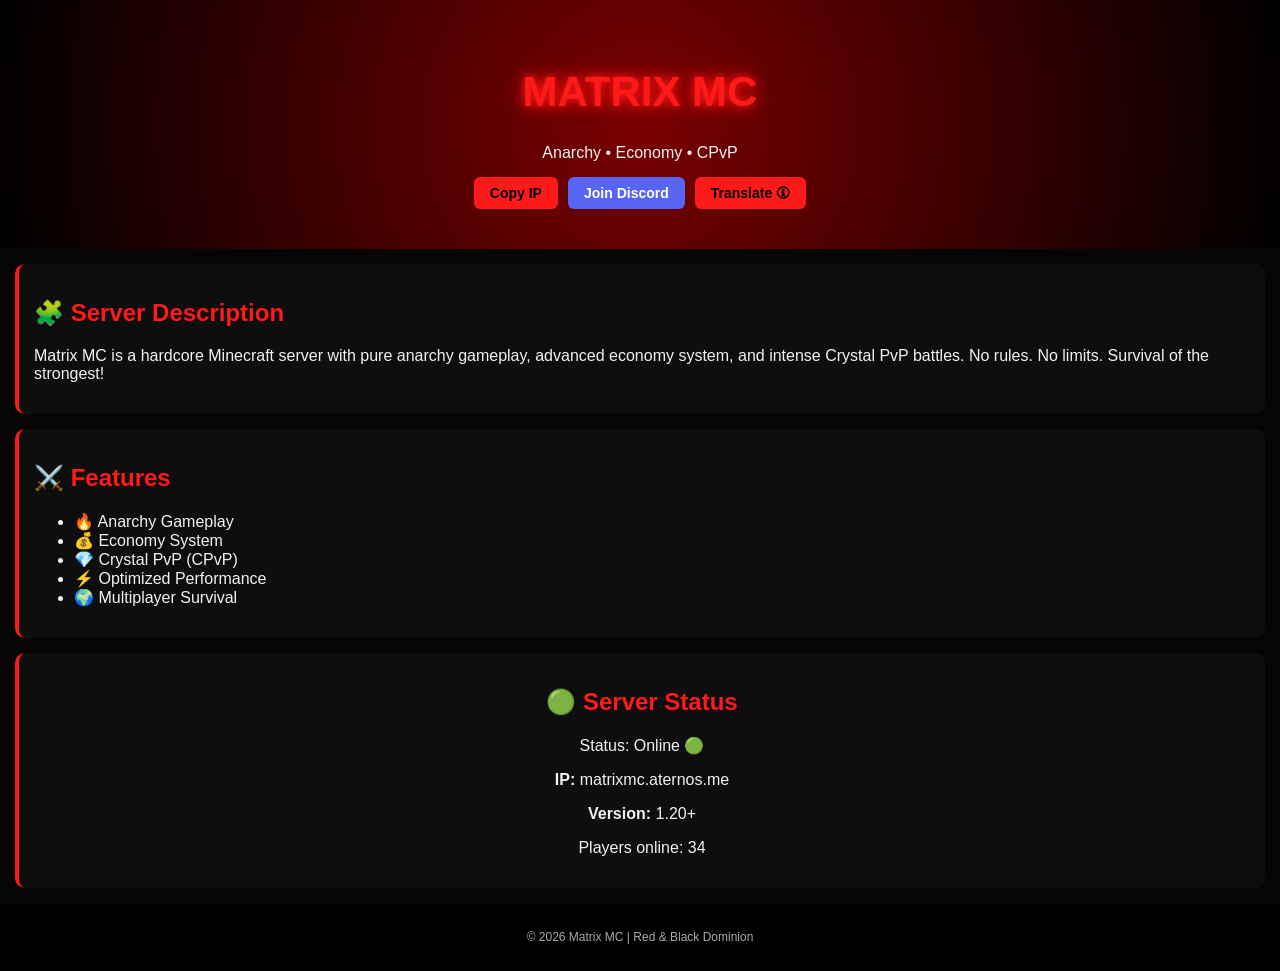
==== index.html @ bbb06203 "Add files via upload" ====
<!DOCTYPE html>
<html lang="en">
<head>
<meta charset="UTF-8">
<meta name="viewport" content="width=device-width, initial-scale=1.0">
<title>Matrix MC | Minecraft Server</title>
<link rel="stylesheet" href="style.css">
</head>
<body>

<header>
  <h1 class="glow">MATRIX MC</h1>
  <p id="description">Anarchy • Economy • CPvP</p>
  <div class="buttons">
    <button onclick="copyIP()">Copy IP</button>
    <a href="https://discord.gg/YOURDISCORD" target="_blank">
      <button class="discord">Join Discord</button>
    </a>
    <button onclick="translateText()">Translate 🛈</button>
  </div>
</header>

<main>
  <section class="card">
    <h2>🧩 <span id="descTitle">Server Description</span></h2>
    <p id="descContent">
      Matrix MC is a hardcore Minecraft server with pure anarchy gameplay, 
      advanced economy system, and intense Crystal PvP battles. 
      No rules. No limits. Survival of the strongest!
    </p>
  </section>

  <section class="card">
    <h2>⚔️ <span id="featureTitle">Features</span></h2>
    <ul id="featuresList">
      <li>🔥 Anarchy Gameplay</li>
      <li>💰 Economy System</li>
      <li>💎 Crystal PvP (CPvP)</li>
      <li>⚡ Optimized Performance</li>
      <li>🌍 Multiplayer Survival</li>
    </ul>
  </section>

  <section class="card status">
    <h2>🟢 <span id="statusTitle">Server Status</span></h2>
    <p id="statusText">Checking status...</p>
    <p><b>IP:</b> matrixmc.aternos.me</p>
    <p><b>Version:</b> 1.20+</p>
    <p id="players">Players online: 0</p>
  </section>
</main>

<footer>
<p>© 2026 Matrix MC | Red & Black Dominion</p>
</footer>

<script src="script.js"></script>
</body>
</html>
---- style.css ----
body {
  margin: 0;
  font-family: Arial, sans-serif;
  background: #050505;
  color: #f2f2f2;
}

header {
  text-align: center;
  padding: 40px 15px;
  background: radial-gradient(circle, #7a0000, #000);
}

.glow {
  font-size: 42px;
  color: #ff1a1a;
  text-shadow: 0 0 10px #ff1a1a, 0 0 20px #ff0000;
  animation: pulse 2s infinite alternate;
}

@keyframes pulse {
  from { text-shadow: 0 0 10px #ff1a1a; }
  to { text-shadow: 0 0 25px #ff0000; }
}

header p { margin: 10px 0 15px; font-size: 16px; }

.buttons {
  display: flex;
  justify-content: center;
  gap: 10px;
  flex-wrap: wrap;
  margin-top: 10px;
}

button {
  padding: 8px 16px;
  border: none;
  border-radius: 6px;
  font-weight: bold;
  cursor: pointer;
  background: #ff1a1a;
  color: #000;
  transition: 0.3s;
  font-size: 14px;
}

button:hover { background: #cc0000; transform: scale(1.05); }

.discord { background: #5865F2; color: #fff; }
.discord:hover { background: #404eed; }

main {
  padding: 15px;
  display: grid;
  gap: 15px;
}

.card {
  background: #0e0e0e;
  border-left: 4px solid #ff1a1a;
  padding: 15px;
  border-radius: 10px;
  transition: 0.3s;
}

.card:hover { transform: translateY(-5px); box-shadow: 0 0 15px #ff1a1a; }

.card h2 { color: #ff1a1a; }

.status { text-align: center; }

footer {
  text-align: center;
  padding: 15px;
  background: #000;
  color: #aaa;
  font-size: 12px;
}

/* Mobile adjustments */
@media (max-width: 600px) {
  .glow { font-size: 32px; }
  button { padding: 6px 12px; font-size: 12px; }
  main { padding: 10px; gap: 10px; }
}
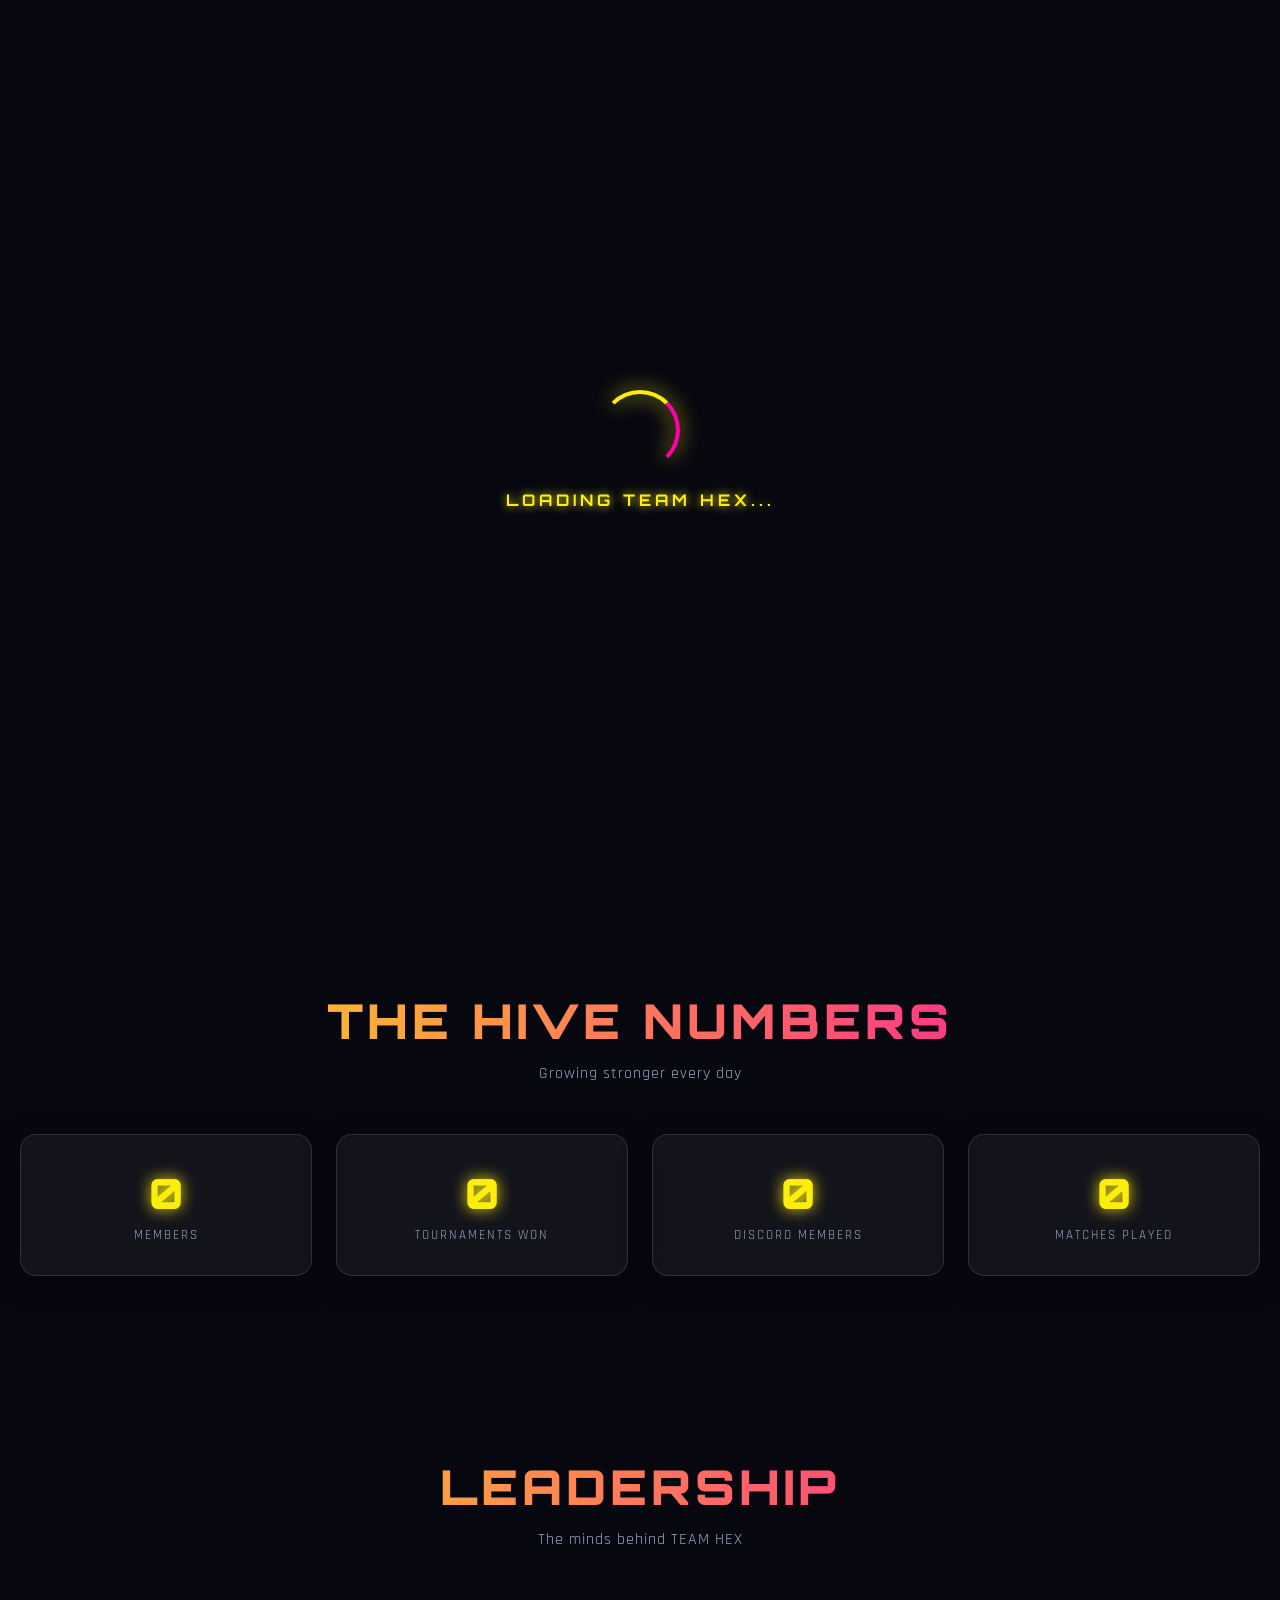
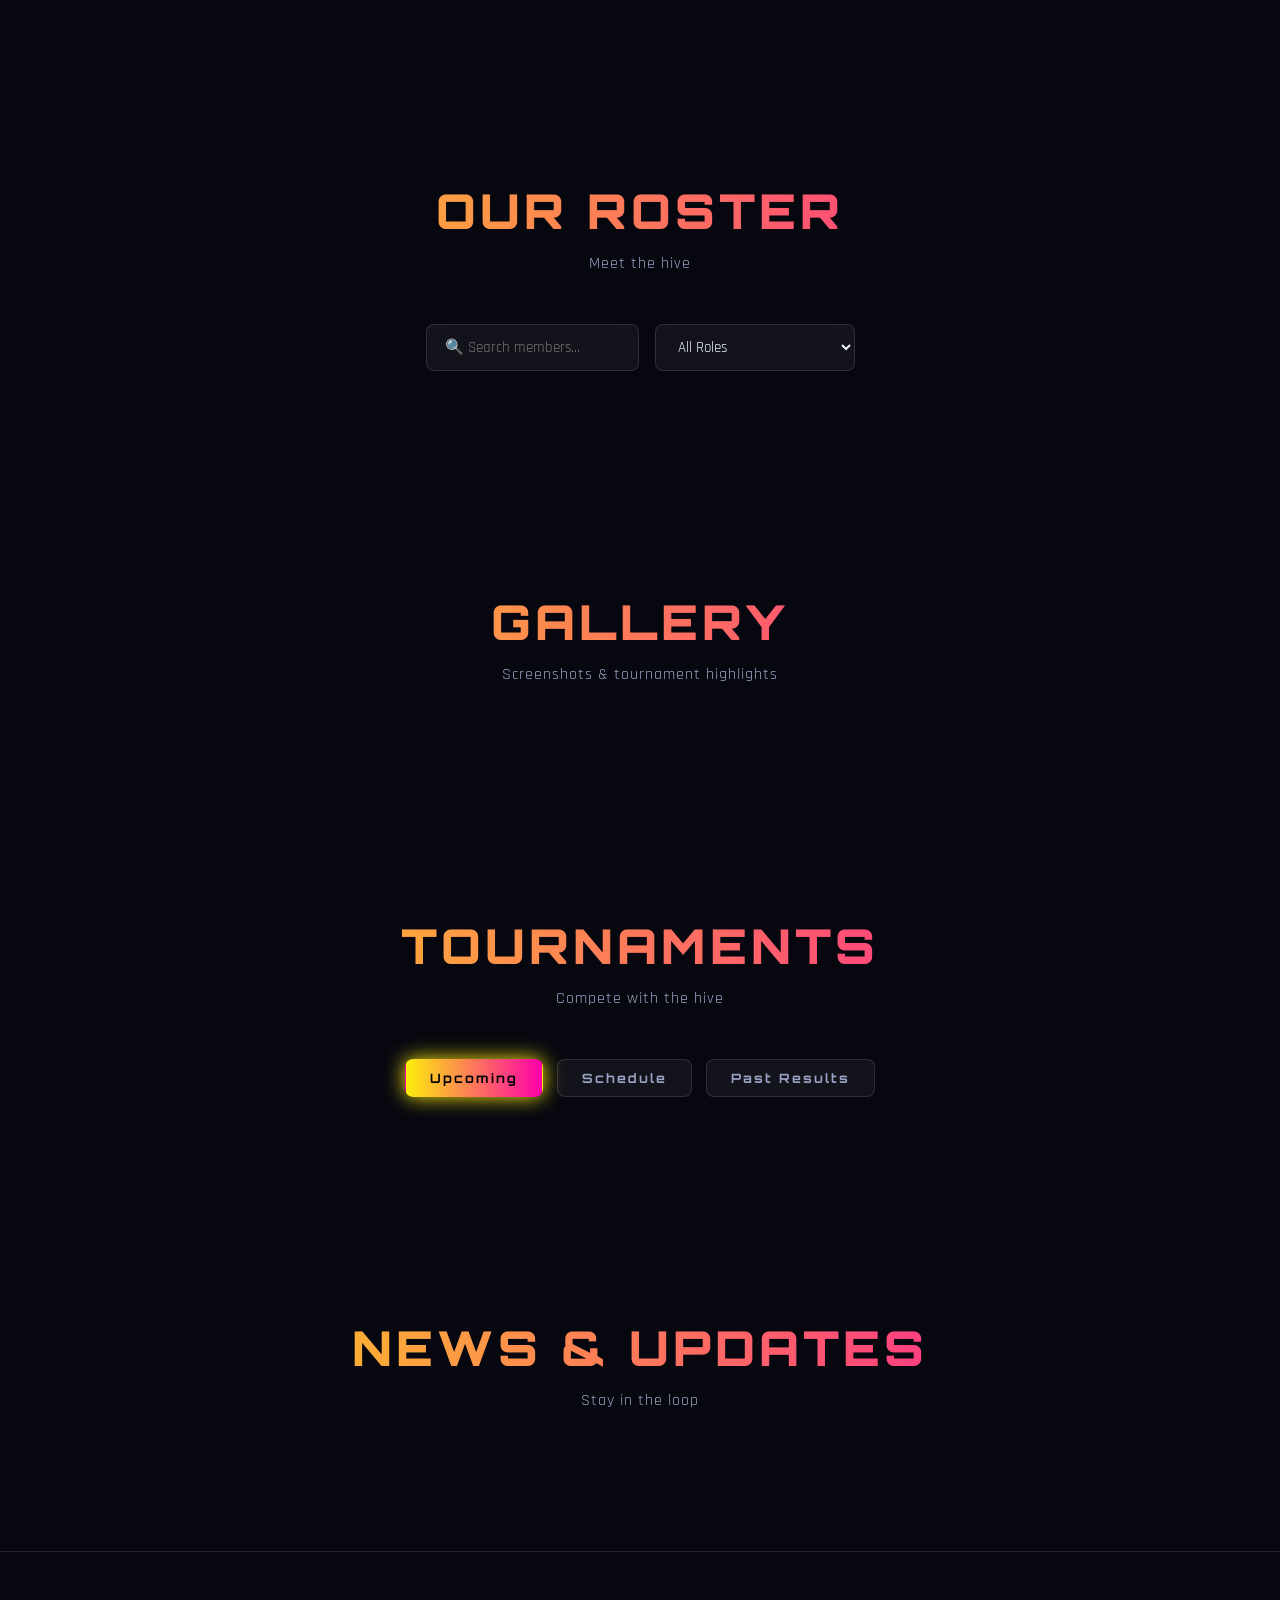
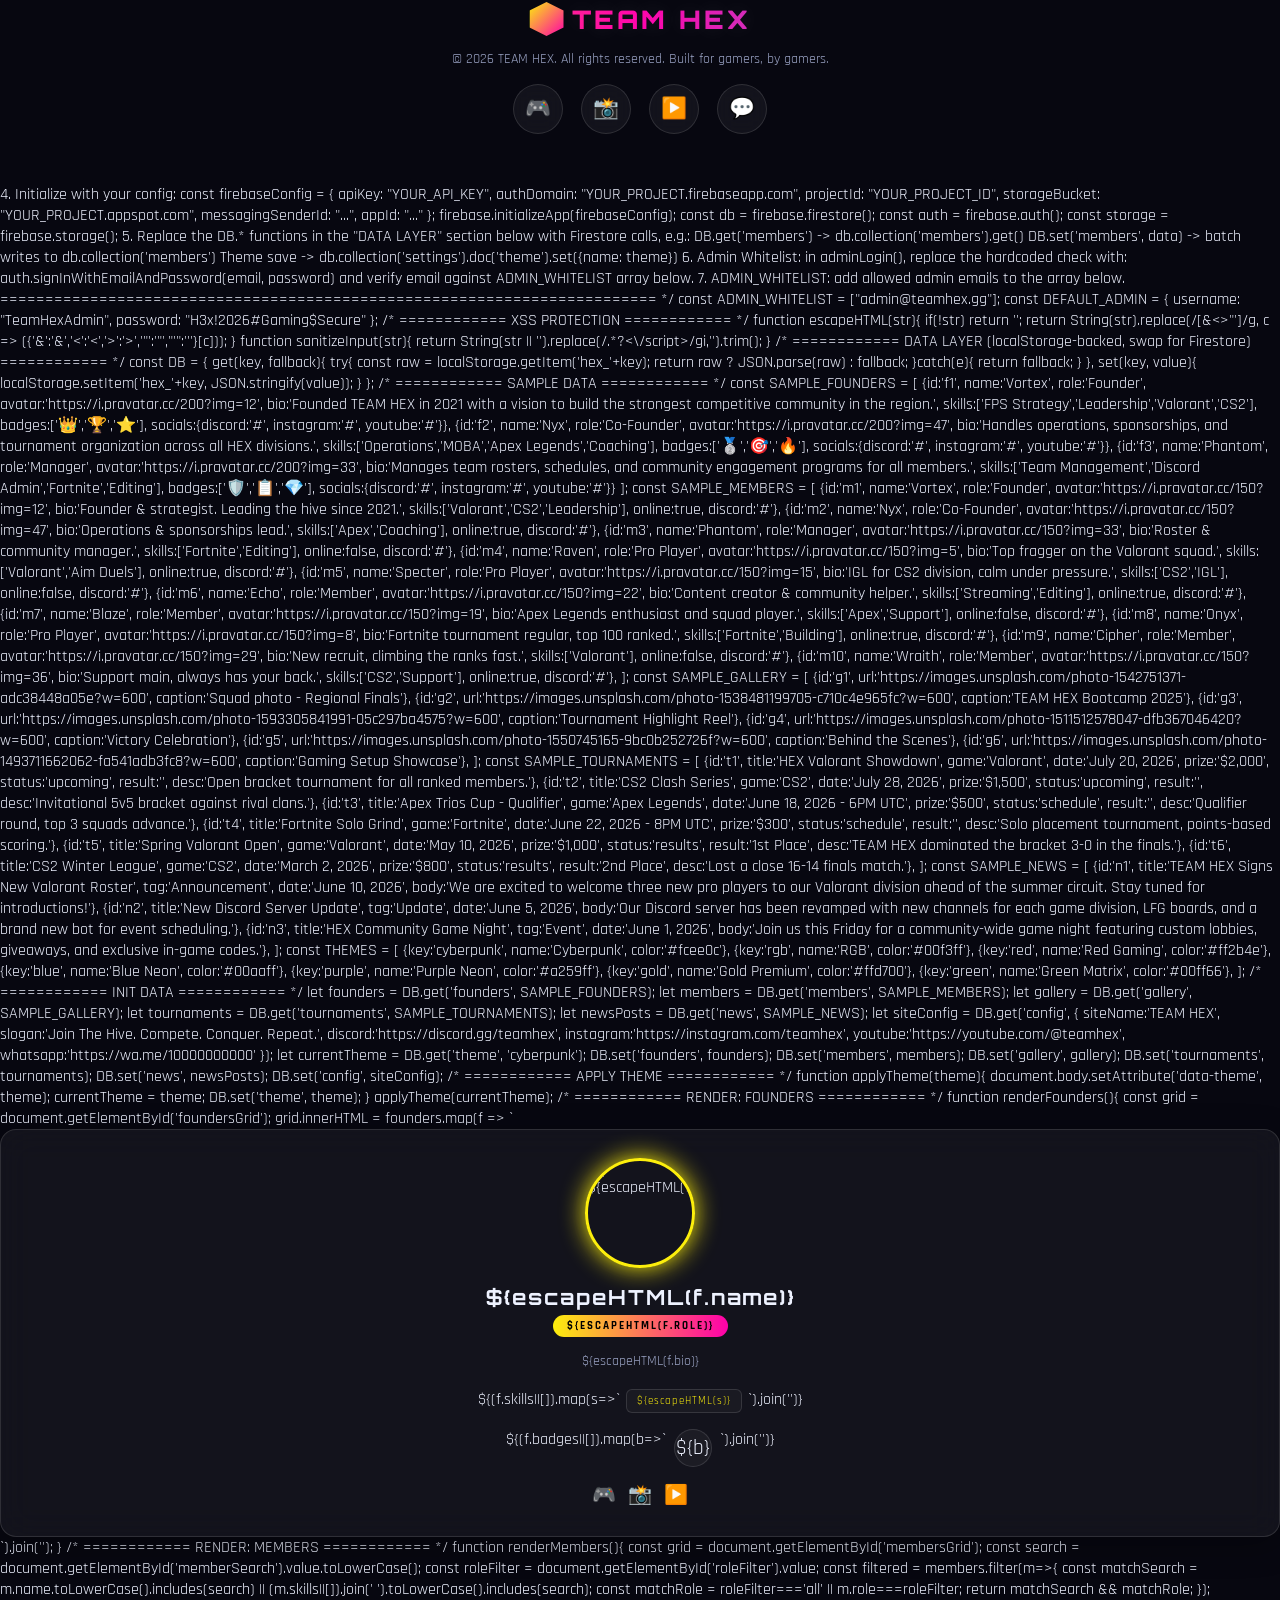
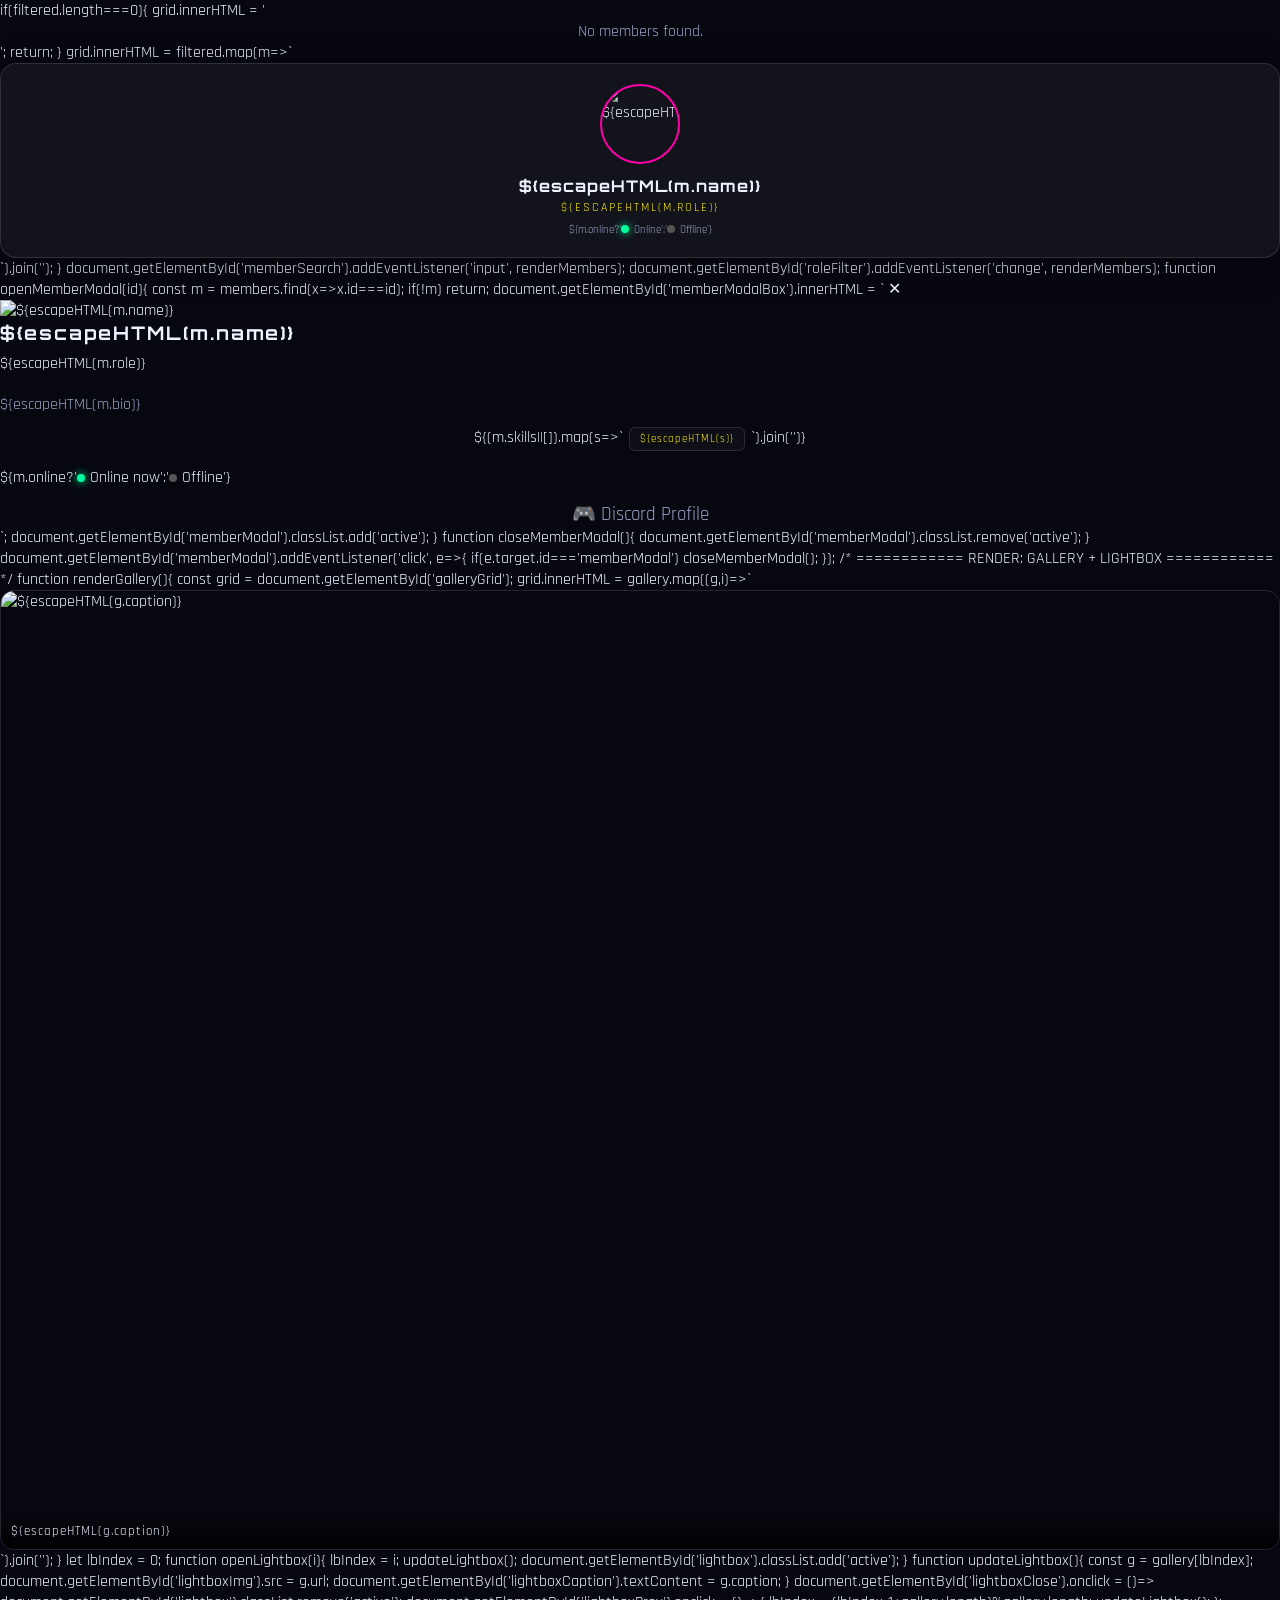
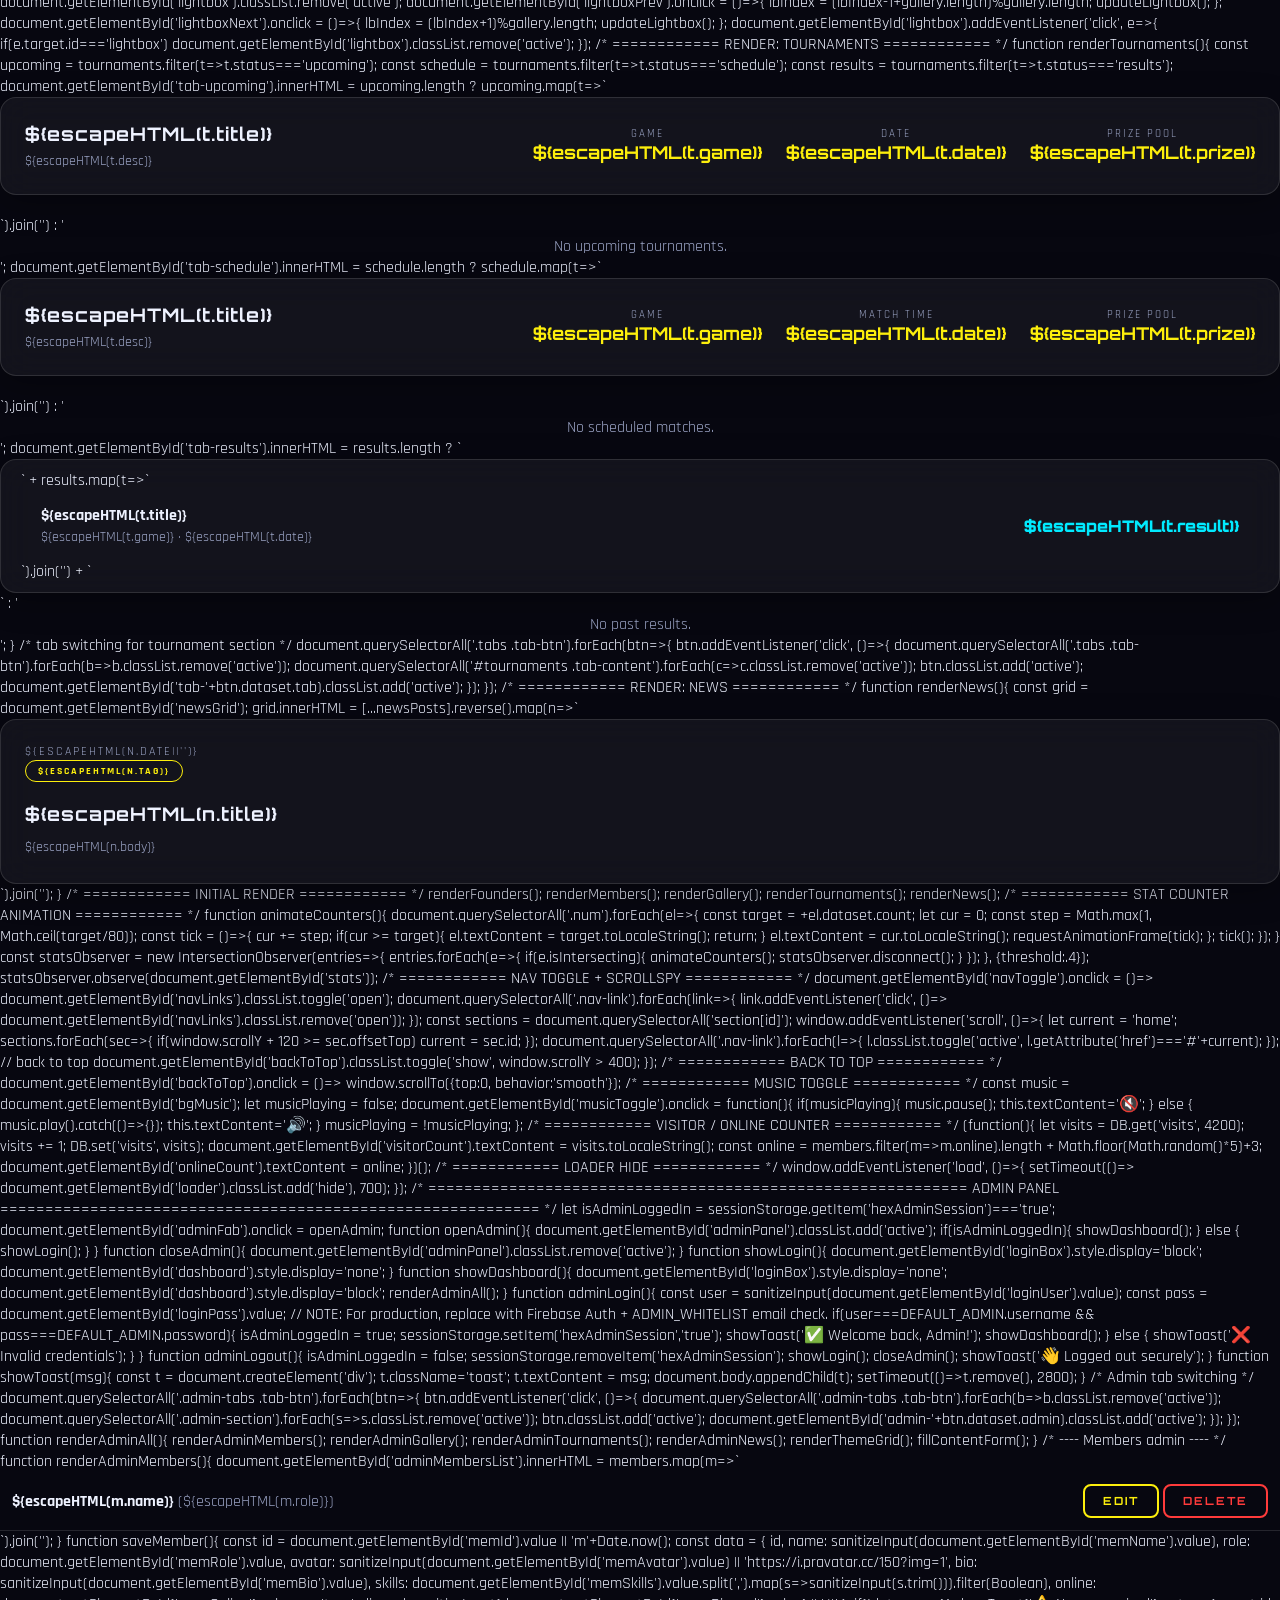
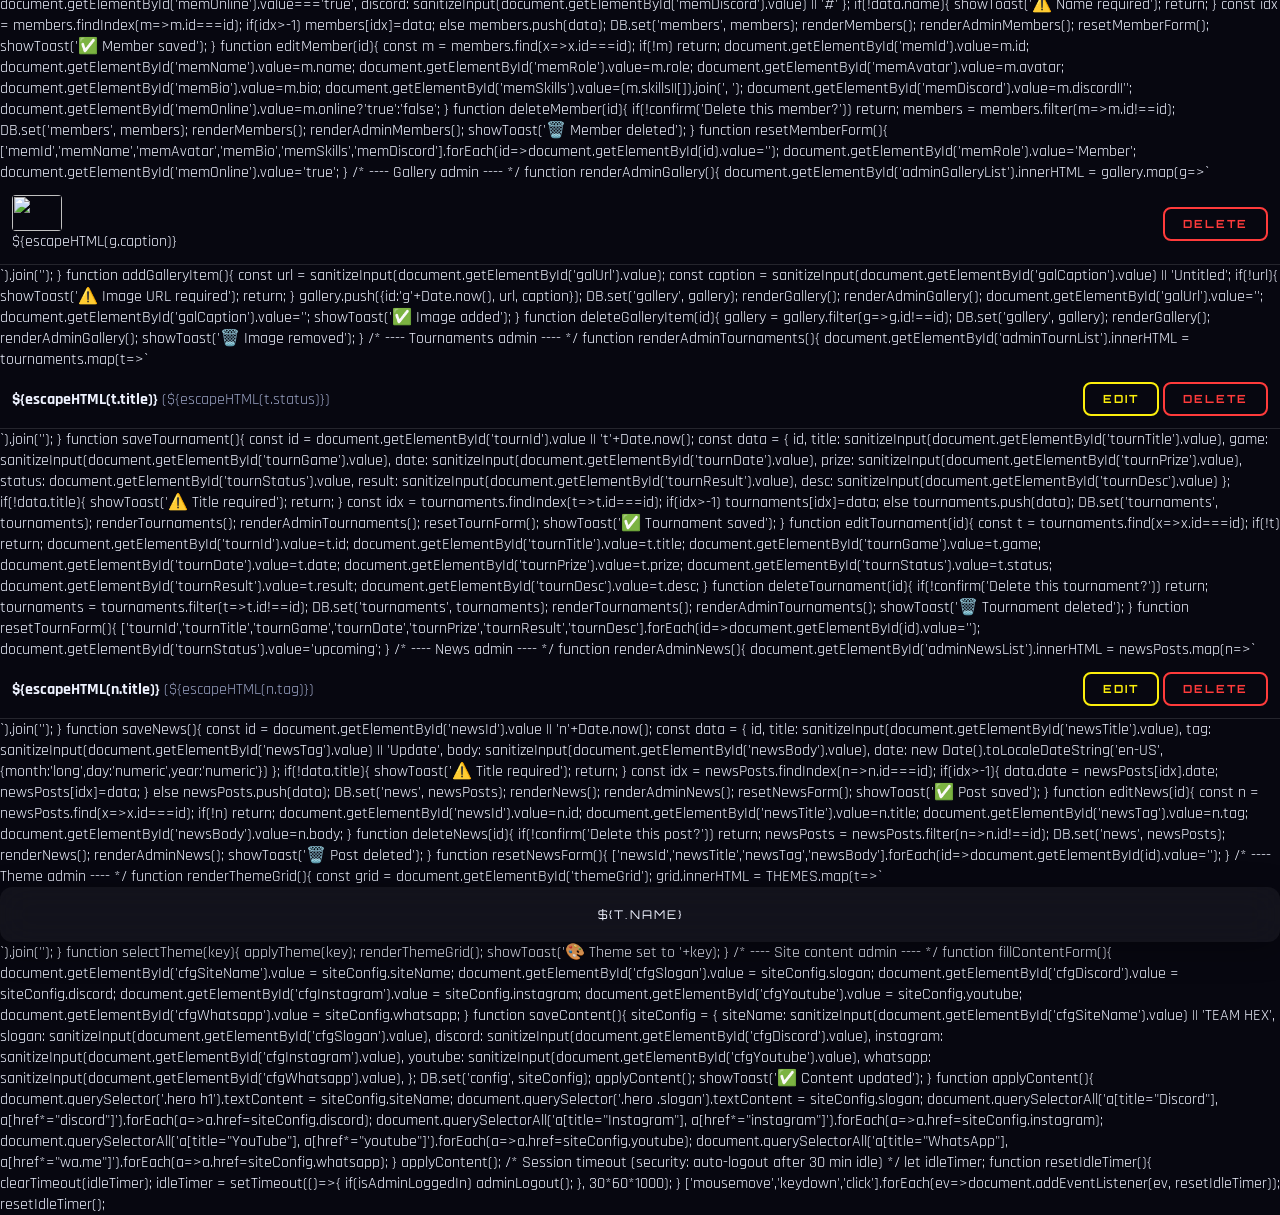
==== commit 364ca88c: "Add files via upload" ====
--- a/index.html
+++ b/index.html
@@ -3,57 +3,1354 @@
 <head>
 <meta charset="UTF-8">
 <meta name="viewport" content="width=device-width, initial-scale=1.0">
-<title>Matrix MC | Minecraft Server</title>
-<link rel="stylesheet" href="style.css">
+<title>TEAM HEX | Elite Gaming Community</title>
+<meta name="description" content="TEAM HEX - An elite gaming community. Join tournaments, meet our roster, watch highlights and stay updated with the latest news.">
+<meta name="keywords" content="TEAM HEX, gaming community, esports, tournaments, gaming clan, discord">
+<meta property="og:title" content="TEAM HEX | Elite Gaming Community">
+<meta property="og:description" content="Join the hive. Compete. Conquer. Repeat.">
+<meta property="og:type" content="website">
+<link rel="icon" href="data:image/svg+xml,<svg xmlns=%22http://www.w3.org/2000/svg%22 viewBox=%220 0 100 100%22><text y=%22.9em%22 font-size=%2290%22>⬡</text></svg>">
+<link href="https://fonts.googleapis.com/css2?family=Orbitron:wght@500;700;900&family=Rajdhani:wght@400;500;600;700&display=swap" rel="stylesheet">
+
+<style>
+/* ============ THEME VARIABLES ============ */
+:root{
+  --primary:#00f3ff;
+  --secondary:#ff00e6;
+  --accent:#7b2ff7;
+  --bg:#070710;
+  --bg2:#0d0d1a;
+  --glass:rgba(255,255,255,0.05);
+  --glass-border:rgba(255,255,255,0.12);
+  --text:#eef2ff;
+  --muted:#9aa3c4;
+  --success:#00ff9d;
+  --warn:#ffcc00;
+  --font-head:'Orbitron',sans-serif;
+  --font-body:'Rajdhani',sans-serif;
+}
+[data-theme="rgb"]{--primary:#00f3ff;--secondary:#ff00e6;--accent:#39ff14;}
+[data-theme="red"]{--primary:#ff2b4e;--secondary:#ff6b00;--accent:#ff003c;}
+[data-theme="blue"]{--primary:#00aaff;--secondary:#0044ff;--accent:#00eaff;}
+[data-theme="purple"]{--primary:#a259ff;--secondary:#ff00e6;--accent:#7b2ff7;}
+[data-theme="gold"]{--primary:#ffd700;--secondary:#ff9500;--accent:#fff1a8;}
+[data-theme="green"]{--primary:#00ff66;--secondary:#00b34a;--accent:#39ff14;}
+[data-theme="cyberpunk"]{--primary:#fcee0c;--secondary:#ff00aa;--accent:#01eaff;}
+
+*{margin:0;padding:0;box-sizing:border-box;}
+html{scroll-behavior:smooth;}
+body{
+  font-family:var(--font-body);
+  background:var(--bg);
+  color:var(--text);
+  overflow-x:hidden;
+  background-image:
+    radial-gradient(circle at 20% 20%, rgba(123,47,247,0.15), transparent 40%),
+    radial-gradient(circle at 80% 0%, rgba(0,243,255,0.1), transparent 40%),
+    radial-gradient(circle at 50% 100%, rgba(255,0,230,0.08), transparent 40%);
+  background-attachment:fixed;
+}
+h1,h2,h3,h4,.logo,.nav-link,.btn{font-family:var(--font-head);}
+a{color:inherit;text-decoration:none;}
+img{max-width:100%;display:block;}
+
+/* ============ LOADING SCREEN ============ */
+#loader{
+  position:fixed;inset:0;background:var(--bg);z-index:9999;
+  display:flex;flex-direction:column;align-items:center;justify-content:center;
+  gap:20px;transition:opacity .6s ease, visibility .6s ease;
+}
+#loader.hide{opacity:0;visibility:hidden;}
+.hex-spinner{
+  width:80px;height:80px;
+  border:4px solid transparent;
+  border-top:4px solid var(--primary);
+  border-right:4px solid var(--secondary);
+  border-radius:50%;
+  animation:spin 1s linear infinite;
+  filter:drop-shadow(0 0 10px var(--primary));
+}
+@keyframes spin{to{transform:rotate(360deg);}}
+#loader span{font-family:var(--font-head);letter-spacing:4px;color:var(--primary);font-weight:700;
+  text-shadow:0 0 10px var(--primary);animation:pulse 1.5s infinite;}
+@keyframes pulse{0%,100%{opacity:.5;}50%{opacity:1;}}
+
+/* ============ SCROLLBAR ============ */
+::-webkit-scrollbar{width:8px;}
+::-webkit-scrollbar-track{background:var(--bg2);}
+::-webkit-scrollbar-thumb{background:linear-gradient(var(--primary),var(--secondary));border-radius:4px;}
+
+/* ============ NAVBAR ============ */
+header{
+  position:fixed;top:0;left:0;right:0;z-index:1000;
+  backdrop-filter:blur(14px);
+  background:rgba(7,7,16,0.55);
+  border-bottom:1px solid var(--glass-border);
+  transition:background .3s;
+}
+nav{
+  max-width:1300px;margin:0 auto;
+  display:flex;align-items:center;justify-content:space-between;
+  padding:14px 24px;
+}
+.logo{
+  font-size:1.6rem;font-weight:900;letter-spacing:3px;
+  background:linear-gradient(90deg,var(--primary),var(--secondary),var(--accent));
+  -webkit-background-clip:text;background-clip:text;color:transparent;
+  text-shadow:0 0 20px rgba(255,255,255,0.1);
+  display:flex;align-items:center;gap:8px;
+}
+.logo .hexicon{
+  width:34px;height:34px;
+  background:linear-gradient(135deg,var(--primary),var(--secondary));
+  clip-path:polygon(50% 0%, 100% 25%, 100% 75%, 50% 100%, 0% 75%, 0% 25%);
+  box-shadow:0 0 15px var(--primary);
+  flex-shrink:0;
+}
+.nav-links{display:flex;gap:28px;align-items:center;}
+.nav-link{
+  font-weight:600;letter-spacing:1px;font-size:.85rem;
+  color:var(--muted);position:relative;padding:6px 0;
+  transition:color .25s;cursor:pointer;
+}
+.nav-link:hover, .nav-link.active{color:var(--primary);}
+.nav-link::after{
+  content:'';position:absolute;left:0;bottom:-4px;width:0;height:2px;
+  background:linear-gradient(90deg,var(--primary),var(--secondary));
+  transition:width .3s;
+}
+.nav-link:hover::after, .nav-link.active::after{width:100%;}
+.nav-toggle{display:none;background:none;border:none;color:var(--primary);font-size:1.6rem;cursor:pointer;}
+
+@media(max-width:900px){
+  .nav-links{
+    position:absolute;top:100%;left:0;right:0;background:rgba(7,7,16,0.96);
+    flex-direction:column;padding:20px;gap:18px;border-bottom:1px solid var(--glass-border);
+    transform:translateY(-150%);transition:transform .35s ease;
+  }
+  .nav-links.open{transform:translateY(0);}
+  .nav-toggle{display:block;}
+}
+
+/* ============ BUTTONS ============ */
+.btn{
+  display:inline-flex;align-items:center;justify-content:center;gap:8px;
+  padding:13px 32px;border-radius:8px;border:2px solid var(--primary);
+  background:transparent;color:var(--primary);font-weight:700;letter-spacing:2px;
+  font-size:.85rem;cursor:pointer;text-transform:uppercase;
+  transition:all .3s ease;position:relative;overflow:hidden;
+}
+.btn::before{
+  content:'';position:absolute;inset:0;background:linear-gradient(90deg,var(--primary),var(--secondary));
+  opacity:0;transition:opacity .3s;z-index:-1;
+}
+.btn:hover{color:#000;box-shadow:0 0 25px var(--primary),0 0 50px var(--secondary);transform:translateY(-2px);}
+.btn:hover::before{opacity:1;}
+.btn.small{padding:8px 18px;font-size:.7rem;}
+.btn.outline2{border-color:var(--secondary);color:var(--secondary);}
+.btn.danger{border-color:#ff3b3b;color:#ff3b3b;}
+.btn.danger:hover{box-shadow:0 0 25px #ff3b3b;}
+
+/* ============ HERO ============ */
+.hero{
+  min-height:100vh;display:flex;align-items:center;justify-content:center;text-align:center;
+  position:relative;padding:120px 20px 60px;
+}
+.hero::before{
+  content:'';position:absolute;inset:0;
+  background:
+    linear-gradient(rgba(7,7,16,.4),rgba(7,7,16,.85)),
+    repeating-linear-gradient(0deg, transparent 0 38px, rgba(0,243,255,.04) 39px 40px),
+    repeating-linear-gradient(90deg, transparent 0 38px, rgba(255,0,230,.04) 39px 40px);
+  z-index:-1;
+}
+.hero-inner{max-width:800px;}
+.hero h1{
+  font-size:clamp(3rem,10vw,6rem);font-weight:900;letter-spacing:8px;
+  background:linear-gradient(90deg,var(--primary),var(--secondary),var(--accent),var(--primary));
+  background-size:300% auto;
+  -webkit-background-clip:text;background-clip:text;color:transparent;
+  animation:shine 6s linear infinite;
+  text-shadow:0 0 40px rgba(123,47,247,.3);
+}
+@keyframes shine{to{background-position:300% center;}}
+.hero p.slogan{
+  margin:18px 0 36px;font-size:clamp(1rem,2.5vw,1.4rem);
+  color:var(--muted);letter-spacing:3px;text-transform:uppercase;font-weight:600;
+}
+.hero-buttons{display:flex;gap:18px;justify-content:center;flex-wrap:wrap;margin-bottom:40px;}
+.social-row{display:flex;gap:18px;justify-content:center;flex-wrap:wrap;}
+.social-icon{
+  width:50px;height:50px;border-radius:50%;display:flex;align-items:center;justify-content:center;
+  background:var(--glass);border:1px solid var(--glass-border);backdrop-filter:blur(10px);
+  font-size:1.3rem;transition:all .3s;
+}
+.social-icon:hover{transform:translateY(-5px) scale(1.1);box-shadow:0 0 20px var(--primary);border-color:var(--primary);color:var(--primary);}
+
+/* ============ SECTION GENERIC ============ */
+section{padding:90px 20px;max-width:1300px;margin:0 auto;}
+.section-title{
+  text-align:center;font-size:clamp(2rem,5vw,3rem);font-weight:900;letter-spacing:4px;
+  margin-bottom:12px;text-transform:uppercase;
+  background:linear-gradient(90deg,var(--primary),var(--secondary));
+  -webkit-background-clip:text;background-clip:text;color:transparent;
+}
+.section-sub{text-align:center;color:var(--muted);margin-bottom:50px;font-size:1rem;letter-spacing:1px;}
+
+/* ============ GLASS CARD ============ */
+.glass{
+  background:var(--glass);border:1px solid var(--glass-border);
+  border-radius:16px;backdrop-filter:blur(16px);
+  box-shadow:0 8px 32px rgba(0,0,0,0.3);
+  transition:transform .35s, box-shadow .35s, border-color .35s;
+}
+.glass:hover{transform:translateY(-6px);box-shadow:0 15px 40px rgba(0,0,0,.4),0 0 30px rgba(0,243,255,.15);border-color:var(--primary);}
+
+/* ============ STATS ============ */
+.stats-grid{display:grid;grid-template-columns:repeat(auto-fit,minmax(180px,1fr));gap:24px;}
+.stat-card{padding:32px 20px;text-align:center;}
+.stat-card .num{
+  font-family:var(--font-head);font-size:2.6rem;font-weight:900;
+  color:var(--primary);text-shadow:0 0 15px var(--primary);
+}
+.stat-card .label{margin-top:8px;color:var(--muted);letter-spacing:2px;font-size:.8rem;text-transform:uppercase;}
+
+/* ============ FOUNDERS ============ */
+.founders-grid{display:grid;grid-template-columns:repeat(auto-fit,minmax(280px,1fr));gap:30px;}
+.founder-card{padding:28px;text-align:center;position:relative;overflow:hidden;}
+.founder-card .avatar{
+  width:110px;height:110px;border-radius:50%;margin:0 auto 16px;object-fit:cover;
+  border:3px solid var(--primary);box-shadow:0 0 25px var(--primary);
+}
+.founder-card h3{font-size:1.3rem;letter-spacing:2px;margin-bottom:4px;}
+.founder-card .role{
+  display:inline-block;padding:4px 14px;border-radius:20px;font-size:.7rem;
+  letter-spacing:2px;text-transform:uppercase;font-weight:700;
+  background:linear-gradient(90deg,var(--primary),var(--secondary));color:#000;margin-bottom:14px;
+}
+.founder-card .bio{color:var(--muted);font-size:.9rem;margin-bottom:16px;line-height:1.5;}
+.skill-tags{display:flex;flex-wrap:wrap;gap:6px;justify-content:center;margin-bottom:16px;}
+.skill-tag{
+  font-size:.7rem;padding:4px 10px;border-radius:6px;border:1px solid var(--glass-border);
+  color:var(--primary);background:rgba(255,255,255,.03);letter-spacing:1px;
+}
+.badges{display:flex;gap:8px;justify-content:center;margin-bottom:16px;flex-wrap:wrap;}
+.badge{
+  font-size:1.3rem;width:38px;height:38px;border-radius:50%;display:flex;align-items:center;justify-content:center;
+  background:rgba(255,255,255,.04);border:1px solid var(--glass-border);
+}
+.card-socials{display:flex;gap:12px;justify-content:center;}
+.card-socials a{color:var(--muted);font-size:1.2rem;transition:color .25s;}
+.card-socials a:hover{color:var(--primary);}
+
+/* ============ MEMBERS ============ */
+.members-controls{
+  display:flex;gap:16px;flex-wrap:wrap;justify-content:center;margin-bottom:40px;
+}
+.members-controls input, .members-controls select{
+  padding:12px 18px;border-radius:8px;border:1px solid var(--glass-border);
+  background:var(--glass);color:var(--text);font-family:var(--font-body);font-size:.95rem;
+  backdrop-filter:blur(10px);min-width:200px;
+}
+.members-controls input:focus, .members-controls select:focus{outline:2px solid var(--primary);}
+.members-grid{display:grid;grid-template-columns:repeat(auto-fill,minmax(220px,1fr));gap:22px;}
+.member-card{padding:20px;text-align:center;cursor:pointer;}
+.member-card img{
+  width:80px;height:80px;border-radius:50%;margin:0 auto 12px;object-fit:cover;
+  border:2px solid var(--secondary);
+}
+.member-card h4{font-size:1rem;letter-spacing:1px;}
+.member-card .mrole{color:var(--primary);font-size:.75rem;letter-spacing:2px;text-transform:uppercase;margin-top:4px;}
+.member-card .mstatus{font-size:.7rem;margin-top:8px;color:var(--muted);}
+.online-dot{display:inline-block;width:8px;height:8px;border-radius:50%;background:var(--success);box-shadow:0 0 8px var(--success);margin-right:5px;}
+.offline-dot{display:inline-block;width:8px;height:8px;border-radius:50%;background:#555;margin-right:5px;}
+
+/* ============ GALLERY ============ */
+.gallery-grid{display:grid;grid-template-columns:repeat(auto-fill,minmax(220px,1fr));gap:18px;}
+.gallery-item{
+  border-radius:14px;overflow:hidden;aspect-ratio:4/3;position:relative;cursor:pointer;
+  border:1px solid var(--glass-border);
+}
+.gallery-item img{width:100%;height:100%;object-fit:cover;transition:transform .4s;}
+.gallery-item:hover img{transform:scale(1.1);}
+.gallery-item .tag{
+  position:absolute;bottom:0;left:0;right:0;padding:10px;
+  background:linear-gradient(transparent,rgba(0,0,0,.85));font-size:.8rem;letter-spacing:1px;
+}
+
+/* lightbox */
+.lightbox{
+  position:fixed;inset:0;background:rgba(0,0,0,.92);z-index:3000;
+  display:none;align-items:center;justify-content:center;flex-direction:column;padding:20px;
+}
+.lightbox.active{display:flex;}
+.lightbox img{max-width:90vw;max-height:80vh;border-radius:12px;box-shadow:0 0 40px var(--primary);}
+.lightbox .caption{margin-top:14px;color:var(--muted);letter-spacing:2px;}
+.lightbox-close{position:absolute;top:20px;right:30px;font-size:2rem;color:var(--text);cursor:pointer;}
+.lightbox-nav{position:absolute;top:50%;transform:translateY(-50%);font-size:2.5rem;color:var(--text);cursor:pointer;padding:10px;user-select:none;}
+.lightbox-nav.prev{left:20px;}.lightbox-nav.next{right:20px;}
+
+/* ============ TOURNAMENTS ============ */
+.tabs{display:flex;gap:14px;justify-content:center;margin-bottom:40px;flex-wrap:wrap;}
+.tab-btn{
+  padding:10px 24px;border-radius:8px;border:1px solid var(--glass-border);background:var(--glass);
+  color:var(--muted);cursor:pointer;font-weight:700;letter-spacing:2px;font-size:.8rem;transition:.3s;
+  font-family:var(--font-head);
+}
+.tab-btn.active{color:#000;background:linear-gradient(90deg,var(--primary),var(--secondary));border-color:transparent;box-shadow:0 0 20px var(--primary);}
+.tab-content{display:none;}
+.tab-content.active{display:block;}
+.tourney-card{padding:24px;margin-bottom:20px;display:flex;flex-wrap:wrap;gap:20px;align-items:center;justify-content:space-between;}
+.tourney-info h3{letter-spacing:1px;margin-bottom:6px;}
+.tourney-info p{color:var(--muted);font-size:.9rem;}
+.tourney-meta{display:flex;gap:24px;flex-wrap:wrap;text-align:center;}
+.tourney-meta div span{display:block;font-size:.7rem;color:var(--muted);letter-spacing:2px;text-transform:uppercase;}
+.tourney-meta div strong{font-size:1.1rem;color:var(--primary);font-family:var(--font-head);}
+.result-row{display:flex;justify-content:space-between;align-items:center;padding:14px 20px;border-bottom:1px solid var(--glass-border);flex-wrap:wrap;gap:10px;}
+.result-row:last-child{border-bottom:none;}
+.placement{font-family:var(--font-head);font-weight:900;color:var(--accent);}
+
+/* ============ NEWS ============ */
+.news-grid{display:grid;grid-template-columns:repeat(auto-fit,minmax(300px,1fr));gap:24px;}
+.news-card{padding:24px;}
+.news-card .date{color:var(--muted);font-size:.75rem;letter-spacing:2px;text-transform:uppercase;}
+.news-card h3{margin:10px 0;letter-spacing:1px;}
+.news-card .tagpill{
+  display:inline-block;padding:3px 12px;border-radius:20px;font-size:.65rem;font-weight:700;
+  letter-spacing:2px;text-transform:uppercase;border:1px solid var(--primary);color:var(--primary);margin-bottom:10px;
+}
+.news-card p.body{color:var(--muted);font-size:.9rem;line-height:1.6;}
+
+/* ============ MODAL (member profile) ============ */
+.modal-overlay{
+  position:fixed;inset:0;background:rgba(0,0,0,.7);z-index:2500;
+  display:none;align-items:center;justify-content:center;padding:20px;backdrop-filter:blur(6px);
+}
+.modal-overlay.active{display:flex;}
+.modal-box{
+  background:var(--bg2);border:1px solid var(--glass-border);border-radius:18px;
+  max-width:480px;width:100%;padding:34px;position:relative;
+  box-shadow:0 0 50px rgba(0,0,0,.6);text-align:center;max-height:90vh;overflow:auto;
+}
+.modal-box .close{position:absolute;top:14px;right:18px;font-size:1.6rem;cursor:pointer;color:var(--muted);}
+.modal-box img{width:100px;height:100px;border-radius:50%;margin:0 auto 14px;object-fit:cover;border:3px solid var(--primary);box-shadow:0 0 20px var(--primary);}
+
+/* ============ FOOTER ============ */
+footer{padding:50px 20px;text-align:center;border-top:1px solid var(--glass-border);color:var(--muted);font-size:.85rem;}
+footer .logo{justify-content:center;margin-bottom:14px;}
+
+/* ============ FLOATING CONTROLS ============ */
+.float-btn{
+  position:fixed;width:48px;height:48px;border-radius:50%;
+  background:var(--glass);border:1px solid var(--glass-border);backdrop-filter:blur(10px);
+  display:flex;align-items:center;justify-content:center;cursor:pointer;font-size:1.3rem;
+  color:var(--primary);z-index:900;transition:.3s;box-shadow:0 0 15px rgba(0,0,0,.4);
+}
+.float-btn:hover{box-shadow:0 0 20px var(--primary);transform:scale(1.1);}
+#backToTop{bottom:24px;right:24px;opacity:0;visibility:hidden;}
+#backToTop.show{opacity:1;visibility:visible;}
+#musicToggle{bottom:24px;left:24px;}
+#visitorBadge{
+  position:fixed;bottom:24px;left:84px;background:var(--glass);border:1px solid var(--glass-border);
+  border-radius:24px;padding:10px 18px;font-size:.75rem;color:var(--muted);backdrop-filter:blur(10px);z-index:900;letter-spacing:1px;
+}
+
+/* ============ ADMIN ============ */
+#adminFab{position:fixed;bottom:90px;right:24px;z-index:900;opacity:.35;}
+#adminFab:hover{opacity:1;}
+#adminPanel{
+  position:fixed;inset:0;background:rgba(5,5,12,.97);z-index:5000;display:none;
+  overflow:auto;padding:30px 20px;
+}
+#adminPanel.active{display:block;}
+.admin-wrap{max-width:1100px;margin:0 auto;}
+.admin-header{display:flex;justify-content:space-between;align-items:center;flex-wrap:wrap;gap:14px;margin-bottom:30px;}
+.admin-tabs{display:flex;gap:10px;flex-wrap:wrap;margin-bottom:24px;}
+.admin-section{display:none;}
+.admin-section.active{display:block;}
+.admin-card{padding:20px;margin-bottom:16px;}
+.admin-form input, .admin-form textarea, .admin-form select{
+  width:100%;padding:10px 14px;margin-bottom:12px;border-radius:8px;border:1px solid var(--glass-border);
+  background:rgba(255,255,255,.03);color:var(--text);font-family:var(--font-body);
+}
+.admin-form label{font-size:.75rem;color:var(--muted);letter-spacing:2px;text-transform:uppercase;display:block;margin-bottom:6px;}
+.admin-item{display:flex;justify-content:space-between;align-items:center;gap:12px;padding:12px;border-bottom:1px solid var(--glass-border);flex-wrap:wrap;}
+.admin-item:last-child{border-bottom:none;}
+.admin-item .meta{flex:1;min-width:180px;}
+.theme-grid{display:grid;grid-template-columns:repeat(auto-fill,minmax(140px,1fr));gap:14px;}
+.theme-swatch{
+  padding:18px;border-radius:12px;text-align:center;cursor:pointer;border:2px solid transparent;
+  font-family:var(--font-head);font-size:.75rem;letter-spacing:2px;text-transform:uppercase;
+}
+.theme-swatch.selected{border-color:var(--text);box-shadow:0 0 15px currentColor;}
+#loginBox{max-width:380px;margin:80px auto;}
+.toast{
+  position:fixed;top:90px;right:24px;background:var(--glass);border:1px solid var(--glass-border);
+  backdrop-filter:blur(10px);padding:14px 22px;border-radius:10px;z-index:6000;
+  display:flex;align-items:center;gap:10px;animation:slidein .3s ease;
+}
+@keyframes slidein{from{transform:translateX(120%);}to{transform:translateX(0);}}
+
+@media(max-width:600px){
+  section{padding:60px 16px;}
+  .hero-buttons{flex-direction:column;align-items:center;}
+}
+</style>
 </head>
-<body>
-
+<body data-theme="cyberpunk">
+
+<!-- ============ LOADER ============ -->
+<div id="loader">
+  <div class="hex-spinner"></div>
+  <span>LOADING TEAM HEX...</span>
+</div>
+
+<!-- ============ HEADER ============ -->
 <header>
-  <h1 class="glow">MATRIX MC</h1>
-  <p id="description">Anarchy • Economy • CPvP</p>
-  <div class="buttons">
-    <button onclick="copyIP()">Copy IP</button>
-    <a href="https://discord.gg/YOURDISCORD" target="_blank">
-      <button class="discord">Join Discord</button>
-    </a>
-    <button onclick="translateText()">Translate 🛈</button>
+  <nav>
+    <div class="logo"><span class="hexicon"></span> TEAM HEX</div>
+    <button class="nav-toggle" id="navToggle">☰</button>
+    <div class="nav-links" id="navLinks">
+      <a class="nav-link active" href="#home">Home</a>
+      <a class="nav-link" href="#founders">Founders</a>
+      <a class="nav-link" href="#members">Members</a>
+      <a class="nav-link" href="#gallery">Gallery</a>
+      <a class="nav-link" href="#tournaments">Tournaments</a>
+      <a class="nav-link" href="#news">News</a>
+    </div>
+  </nav>
+</header>
+
+<!-- ============ HERO ============ -->
+<section class="hero" id="home">
+  <div class="hero-inner">
+    <h1>TEAM HEX</h1>
+    <p class="slogan">Join The Hive. Compete. Conquer. Repeat.</p>
+    <div class="hero-buttons">
+      <a href="#members" class="btn">Join Community</a>
+      <a href="#tournaments" class="btn outline2">View Tournaments</a>
+    </div>
+    <div class="social-row">
+      <a class="social-icon" href="https://discord.gg/teamhex" target="_blank" title="Discord">🎮</a>
+      <a class="social-icon" href="https://instagram.com/teamhex" target="_blank" title="Instagram">📸</a>
+      <a class="social-icon" href="https://youtube.com/@teamhex" target="_blank" title="YouTube">▶️</a>
+      <a class="social-icon" href="https://wa.me/10000000000" target="_blank" title="WhatsApp">💬</a>
+    </div>
   </div>
-</header>
-
-<main>
-  <section class="card">
-    <h2>🧩 <span id="descTitle">Server Description</span></h2>
-    <p id="descContent">
-      Matrix MC is a hardcore Minecraft server with pure anarchy gameplay, 
-      advanced economy system, and intense Crystal PvP battles. 
-      No rules. No limits. Survival of the strongest!
-    </p>
-  </section>
-
-  <section class="card">
-    <h2>⚔️ <span id="featureTitle">Features</span></h2>
-    <ul id="featuresList">
-      <li>🔥 Anarchy Gameplay</li>
-      <li>💰 Economy System</li>
-      <li>💎 Crystal PvP (CPvP)</li>
-      <li>⚡ Optimized Performance</li>
-      <li>🌍 Multiplayer Survival</li>
-    </ul>
-  </section>
-
-  <section class="card status">
-    <h2>🟢 <span id="statusTitle">Server Status</span></h2>
-    <p id="statusText">Checking status...</p>
-    <p><b>IP:</b> matrixmc.aternos.me</p>
-    <p><b>Version:</b> 1.20+</p>
-    <p id="players">Players online: 0</p>
-  </section>
-</main>
-
+</section>
+
+<!-- ============ STATS ============ -->
+<section id="stats">
+  <h2 class="section-title">The Hive Numbers</h2>
+  <p class="section-sub">Growing stronger every day</p>
+  <div class="stats-grid">
+    <div class="glass stat-card"><div class="num" data-count="1280">0</div><div class="label">Members</div></div>
+    <div class="glass stat-card"><div class="num" data-count="46">0</div><div class="label">Tournaments Won</div></div>
+    <div class="glass stat-card"><div class="num" data-count="120000">0</div><div class="label">Discord Members</div></div>
+    <div class="glass stat-card"><div class="num" data-count="350">0</div><div class="label">Matches Played</div></div>
+  </div>
+</section>
+
+<!-- ============ FOUNDERS ============ -->
+<section id="founders">
+  <h2 class="section-title">Leadership</h2>
+  <p class="section-sub">The minds behind TEAM HEX</p>
+  <div class="founders-grid" id="foundersGrid"></div>
+</section>
+
+<!-- ============ MEMBERS ============ -->
+<section id="members">
+  <h2 class="section-title">Our Roster</h2>
+  <p class="section-sub">Meet the hive</p>
+  <div class="members-controls">
+    <input type="text" id="memberSearch" placeholder="🔍 Search members...">
+    <select id="roleFilter">
+      <option value="all">All Roles</option>
+      <option value="Founder">Founder</option>
+      <option value="Co-Founder">Co-Founder</option>
+      <option value="Manager">Manager</option>
+      <option value="Member">Member</option>
+      <option value="Pro Player">Pro Player</option>
+    </select>
+  </div>
+  <div class="members-grid" id="membersGrid"></div>
+</section>
+
+<!-- ============ GALLERY ============ -->
+<section id="gallery">
+  <h2 class="section-title">Gallery</h2>
+  <p class="section-sub">Screenshots & tournament highlights</p>
+  <div class="gallery-grid" id="galleryGrid"></div>
+</section>
+
+<!-- ============ TOURNAMENTS ============ -->
+<section id="tournaments">
+  <h2 class="section-title">Tournaments</h2>
+  <p class="section-sub">Compete with the hive</p>
+  <div class="tabs">
+    <button class="tab-btn active" data-tab="upcoming">Upcoming</button>
+    <button class="tab-btn" data-tab="schedule">Schedule</button>
+    <button class="tab-btn" data-tab="results">Past Results</button>
+  </div>
+  <div class="tab-content active" id="tab-upcoming"></div>
+  <div class="tab-content" id="tab-schedule"></div>
+  <div class="tab-content" id="tab-results"></div>
+</section>
+
+<!-- ============ NEWS ============ -->
+<section id="news">
+  <h2 class="section-title">News & Updates</h2>
+  <p class="section-sub">Stay in the loop</p>
+  <div class="news-grid" id="newsGrid"></div>
+</section>
+
+<!-- ============ FOOTER ============ -->
 <footer>
-<p>© 2026 Matrix MC | Red & Black Dominion</p>
+  <div class="logo"><span class="hexicon"></span> TEAM HEX</div>
+  <p>© 2026 TEAM HEX. All rights reserved. Built for gamers, by gamers.</p>
+  <div class="social-row" style="margin-top:16px;">
+    <a class="social-icon" href="https://discord.gg/teamhex" target="_blank">🎮</a>
+    <a class="social-icon" href="https://instagram.com/teamhex" target="_blank">📸</a>
+    <a class="social-icon" href="https://youtube.com/@teamhex" target="_blank">▶️</a>
+    <a class="social-icon" href="https://wa.me/10000000000" target="_blank">💬</a>
+  </div>
 </footer>
 
-<script src="script.js"></script>
+<!-- ============ MEMBER MODAL ============ -->
+<div class="modal-overlay" id="memberModal">
+  <div class="modal-box" id="memberModalBox"></div>
+</div>
+
+<!-- ============ LIGHTBOX ============ -->
+<div class="lightbox" id="lightbox">
+  <div class="lightbox-close" id="lightboxClose">✕</div>
+  <div class="lightbox-nav prev" id="lightboxPrev">‹</div>
+  <img id="lightboxImg" src="" alt="">
+  <div class="caption" id="lightboxCaption"></div>
+  <div class="lightbox-nav next" id="lightboxNext">›</div>
+</div>
+
+<!-- ============ FLOATING BUTTONS ============ -->
+<div class="float-btn" id="backToTop" title="Back to top">↑</div>
+<div class="float-btn" id="musicToggle" title="Toggle music">🔇</div>
+<div id="visitorBadge">👁 <span id="visitorCount">0</span> visits · <span class="online-dot"></span><span id="onlineCount">0</span> online</div>
+<div class="float-btn" id="adminFab" title="Admin">⚙️</div>
+
+<audio id="bgMusic" loop>
+  <source src="https://cdn.pixabay.com/download/audio/2022/03/15/audio_c8e6c5b6b9.mp3" type="audio/mpeg">
+</audio>
+
+<!-- ============ ADMIN PANEL ============ -->
+<div id="adminPanel">
+  <div class="admin-wrap">
+
+    <!-- LOGIN -->
+    <div id="loginBox" class="glass" style="padding:36px;">
+      <h2 class="section-title" style="font-size:1.6rem;margin-bottom:20px;">Admin Login</h2>
+      <div class="admin-form">
+        <label>Username</label>
+        <input type="text" id="loginUser" autocomplete="username">
+        <label>Password</label>
+        <input type="password" id="loginPass" autocomplete="current-password">
+        <button class="btn" style="width:100%;margin-top:10px;" onclick="adminLogin()">Login</button>
+        <button class="btn outline2" style="width:100%;margin-top:10px;" onclick="closeAdmin()">Cancel</button>
+        <p style="margin-top:14px;color:var(--muted);font-size:.75rem;text-align:center;">Default: TeamHexAdmin / H3x!2026#Gaming$Secure</p>
+      </div>
+    </div>
+
+    <!-- DASHBOARD -->
+    <div id="dashboard" style="display:none;">
+      <div class="admin-header">
+        <h2 class="section-title" style="font-size:1.8rem;margin:0;">Admin Dashboard</h2>
+        <div style="display:flex;gap:10px;">
+          <button class="btn small" onclick="closeAdmin()">Live Preview / Close</button>
+          <button class="btn small danger" onclick="adminLogout()">Logout</button>
+        </div>
+      </div>
+
+      <div class="admin-tabs">
+        <button class="tab-btn active" data-admin="members">Members</button>
+        <button class="tab-btn" data-admin="gallery">Gallery</button>
+        <button class="tab-btn" data-admin="tournaments">Tournaments</button>
+        <button class="tab-btn" data-admin="news">News</button>
+        <button class="tab-btn" data-admin="theme">Theme</button>
+        <button class="tab-btn" data-admin="content">Site Content</button>
+      </div>
+
+      <!-- MEMBERS ADMIN -->
+      <div class="admin-section active" id="admin-members">
+        <div class="glass admin-card">
+          <h3 style="margin-bottom:14px;">Add / Edit Member</h3>
+          <div class="admin-form">
+            <input type="hidden" id="memId">
+            <label>Name</label><input type="text" id="memName">
+            <label>Role</label>
+            <select id="memRole">
+              <option>Founder</option><option>Co-Founder</option><option>Manager</option>
+              <option selected>Member</option><option>Pro Player</option>
+            </select>
+            <label>Avatar URL</label><input type="text" id="memAvatar" placeholder="https://...">
+            <label>Bio</label><textarea id="memBio" rows="2"></textarea>
+            <label>Skills (comma separated)</label><input type="text" id="memSkills">
+            <label>Discord Link</label><input type="text" id="memDiscord">
+            <label>Online Status</label>
+            <select id="memOnline"><option value="true">Online</option><option value="false">Offline</option></select>
+            <button class="btn small" onclick="saveMember()">Save Member</button>
+            <button class="btn small outline2" onclick="resetMemberForm()">Clear</button>
+          </div>
+        </div>
+        <div class="glass admin-card">
+          <h3 style="margin-bottom:10px;">Members List</h3>
+          <div id="adminMembersList"></div>
+        </div>
+      </div>
+
+      <!-- GALLERY ADMIN -->
+      <div class="admin-section" id="admin-gallery">
+        <div class="glass admin-card">
+          <h3 style="margin-bottom:14px;">Add Image</h3>
+          <div class="admin-form">
+            <label>Image URL</label><input type="text" id="galUrl" placeholder="https://...">
+            <label>Caption</label><input type="text" id="galCaption">
+            <button class="btn small" onclick="addGalleryItem()">Add Image</button>
+          </div>
+        </div>
+        <div class="glass admin-card">
+          <h3 style="margin-bottom:10px;">Gallery Items</h3>
+          <div id="adminGalleryList"></div>
+        </div>
+      </div>
+
+      <!-- TOURNAMENTS ADMIN -->
+      <div class="admin-section" id="admin-tournaments">
+        <div class="glass admin-card">
+          <h3 style="margin-bottom:14px;">Add / Edit Tournament</h3>
+          <div class="admin-form">
+            <input type="hidden" id="tournId">
+            <label>Title</label><input type="text" id="tournTitle">
+            <label>Game</label><input type="text" id="tournGame">
+            <label>Date</label><input type="text" id="tournDate" placeholder="e.g. July 12, 2026">
+            <label>Prize Pool</label><input type="text" id="tournPrize" placeholder="$500">
+            <label>Status</label>
+            <select id="tournStatus"><option value="upcoming">Upcoming</option><option value="schedule">Schedule</option><option value="results">Past Result</option></select>
+            <label>Result / Placement (for past results)</label><input type="text" id="tournResult" placeholder="1st Place">
+            <label>Description</label><textarea id="tournDesc" rows="2"></textarea>
+            <button class="btn small" onclick="saveTournament()">Save Tournament</button>
+            <button class="btn small outline2" onclick="resetTournForm()">Clear</button>
+          </div>
+        </div>
+        <div class="glass admin-card">
+          <h3 style="margin-bottom:10px;">Tournament List</h3>
+          <div id="adminTournList"></div>
+        </div>
+      </div>
+
+      <!-- NEWS ADMIN -->
+      <div class="admin-section" id="admin-news">
+        <div class="glass admin-card">
+          <h3 style="margin-bottom:14px;">Add / Edit Post</h3>
+          <div class="admin-form">
+            <input type="hidden" id="newsId">
+            <label>Title</label><input type="text" id="newsTitle">
+            <label>Tag</label><input type="text" id="newsTag" placeholder="Announcement / Update / Event">
+            <label>Content</label><textarea id="newsBody" rows="3"></textarea>
+            <button class="btn small" onclick="saveNews()">Save Post</button>
+            <button class="btn small outline2" onclick="resetNewsForm()">Clear</button>
+          </div>
+        </div>
+        <div class="glass admin-card">
+          <h3 style="margin-bottom:10px;">News List</h3>
+          <div id="adminNewsList"></div>
+        </div>
+      </div>
+
+      <!-- THEME ADMIN -->
+      <div class="admin-section" id="admin-theme">
+        <div class="glass admin-card">
+          <h3 style="margin-bottom:14px;">Select Theme (live preview applies instantly)</h3>
+          <div class="theme-grid" id="themeGrid"></div>
+        </div>
+      </div>
+
+      <!-- CONTENT ADMIN -->
+      <div class="admin-section" id="admin-content">
+        <div class="glass admin-card">
+          <h3 style="margin-bottom:14px;">Hero / Site Content</h3>
+          <div class="admin-form">
+            <label>Site Name</label><input type="text" id="cfgSiteName">
+            <label>Slogan</label><input type="text" id="cfgSlogan">
+            <label>Discord URL</label><input type="text" id="cfgDiscord">
+            <label>Instagram URL</label><input type="text" id="cfgInstagram">
+            <label>YouTube URL</label><input type="text" id="cfgYoutube">
+            <label>WhatsApp URL</label><input type="text" id="cfgWhatsapp">
+            <button class="btn small" onclick="saveContent()">Save Content</button>
+          </div>
+        </div>
+      </div>
+
+    </div>
+  </div>
+</div>
+
+<script>
+/* =========================================================================
+   FIREBASE SETUP INSTRUCTIONS
+   -------------------------------------------------------------------------
+   This site is built to run standalone using localStorage as a database,
+   so it works immediately on GitHub Pages with zero configuration.
+
+   To connect real Firebase (Authentication + Firestore + Storage):
+
+   1. Create a project at https://console.firebase.google.com
+   2. Enable: Authentication (Email/Password), Firestore Database, Storage
+   3. Add this BEFORE the closing </body> tag, above this script:
+
+      <script src="https://www.gstatic.com/firebasejs/10.12.0/firebase-app-compat.js"></script>
+      <script src="https://www.gstatic.com/firebasejs/10.12.0/firebase-auth-compat.js"></script>
+      <script src="https://www.gstatic.com/firebasejs/10.12.0/firebase-firestore-compat.js"></script>
+      <script src="https://www.gstatic.com/firebasejs/10.12.0/firebase-storage-compat.js"></script>
+
+   4. Initialize with your config:
+
+      const firebaseConfig = {
+        apiKey: "YOUR_API_KEY",
+        authDomain: "YOUR_PROJECT.firebaseapp.com",
+        projectId: "YOUR_PROJECT_ID",
+        storageBucket: "YOUR_PROJECT.appspot.com",
+        messagingSenderId: "...",
+        appId: "..."
+      };
+      firebase.initializeApp(firebaseConfig);
+      const db = firebase.firestore();
+      const auth = firebase.auth();
+      const storage = firebase.storage();
+
+   5. Replace the DB.* functions in the "DATA LAYER" section below with
+      Firestore calls, e.g.:
+        DB.get('members')  -> db.collection('members').get()
+        DB.set('members', data) -> batch writes to db.collection('members')
+        Theme save -> db.collection('settings').doc('theme').set({name: theme})
+
+   6. Admin Whitelist: in adminLogin(), replace the hardcoded check with:
+        auth.signInWithEmailAndPassword(email, password)
+        and verify email against ADMIN_WHITELIST array below.
+
+   7. ADMIN_WHITELIST: add allowed admin emails to the array below.
+   ========================================================================= */
+
+const ADMIN_WHITELIST = ["admin@teamhex.gg"];
+const DEFAULT_ADMIN = { username: "TeamHexAdmin", password: "H3x!2026#Gaming$Secure" };
+
+/* ============ XSS PROTECTION ============ */
+function escapeHTML(str){
+  if(!str) return '';
+  return String(str).replace(/[&<>"']/g, c => ({'&':'&amp;','<':'&lt;','>':'&gt;','"':'&quot;',"'":'&#39;'}[c]));
+}
+function sanitizeInput(str){
+  return String(str || '').replace(/<script.*?>.*?<\/script>/gi,'').trim();
+}
+
+/* ============ DATA LAYER (localStorage-backed, swap for Firestore) ============ */
+const DB = {
+  get(key, fallback){
+    try{
+      const raw = localStorage.getItem('hex_'+key);
+      return raw ? JSON.parse(raw) : fallback;
+    }catch(e){ return fallback; }
+  },
+  set(key, value){
+    localStorage.setItem('hex_'+key, JSON.stringify(value));
+  }
+};
+
+/* ============ SAMPLE DATA ============ */
+const SAMPLE_FOUNDERS = [
+  {id:'f1', name:'Vortex', role:'Founder', avatar:'https://i.pravatar.cc/200?img=12',
+   bio:'Founded TEAM HEX in 2021 with a vision to build the strongest competitive community in the region.',
+   skills:['FPS Strategy','Leadership','Valorant','CS2'], badges:['👑','🏆','⭐'],
+   socials:{discord:'#', instagram:'#', youtube:'#'}},
+  {id:'f2', name:'Nyx', role:'Co-Founder', avatar:'https://i.pravatar.cc/200?img=47',
+   bio:'Handles operations, sponsorships, and tournament organization across all HEX divisions.',
+   skills:['Operations','MOBA','Apex Legends','Coaching'], badges:['🥈','🎯','🔥'],
+   socials:{discord:'#', instagram:'#', youtube:'#'}},
+  {id:'f3', name:'Phantom', role:'Manager', avatar:'https://i.pravatar.cc/200?img=33',
+   bio:'Manages team rosters, schedules, and community engagement programs for all members.',
+   skills:['Team Management','Discord Admin','Fortnite','Editing'], badges:['🛡️','📋','💎'],
+   socials:{discord:'#', instagram:'#', youtube:'#'}}
+];
+
+const SAMPLE_MEMBERS = [
+  {id:'m1', name:'Vortex', role:'Founder', avatar:'https://i.pravatar.cc/150?img=12', bio:'Founder & strategist. Leading the hive since 2021.', skills:['Valorant','CS2','Leadership'], online:true, discord:'#'},
+  {id:'m2', name:'Nyx', role:'Co-Founder', avatar:'https://i.pravatar.cc/150?img=47', bio:'Operations & sponsorships lead.', skills:['Apex','Coaching'], online:true, discord:'#'},
+  {id:'m3', name:'Phantom', role:'Manager', avatar:'https://i.pravatar.cc/150?img=33', bio:'Roster & community manager.', skills:['Fortnite','Editing'], online:false, discord:'#'},
+  {id:'m4', name:'Raven', role:'Pro Player', avatar:'https://i.pravatar.cc/150?img=5', bio:'Top fragger on the Valorant squad.', skills:['Valorant','Aim Duels'], online:true, discord:'#'},
+  {id:'m5', name:'Specter', role:'Pro Player', avatar:'https://i.pravatar.cc/150?img=15', bio:'IGL for CS2 division, calm under pressure.', skills:['CS2','IGL'], online:false, discord:'#'},
+  {id:'m6', name:'Echo', role:'Member', avatar:'https://i.pravatar.cc/150?img=22', bio:'Content creator & community helper.', skills:['Streaming','Editing'], online:true, discord:'#'},
+  {id:'m7', name:'Blaze', role:'Member', avatar:'https://i.pravatar.cc/150?img=19', bio:'Apex Legends enthusiast and squad player.', skills:['Apex','Support'], online:false, discord:'#'},
+  {id:'m8', name:'Onyx', role:'Pro Player', avatar:'https://i.pravatar.cc/150?img=8', bio:'Fortnite tournament regular, top 100 ranked.', skills:['Fortnite','Building'], online:true, discord:'#'},
+  {id:'m9', name:'Cipher', role:'Member', avatar:'https://i.pravatar.cc/150?img=29', bio:'New recruit, climbing the ranks fast.', skills:['Valorant'], online:false, discord:'#'},
+  {id:'m10', name:'Wraith', role:'Member', avatar:'https://i.pravatar.cc/150?img=36', bio:'Support main, always has your back.', skills:['CS2','Support'], online:true, discord:'#'},
+];
+
+const SAMPLE_GALLERY = [
+  {id:'g1', url:'https://images.unsplash.com/photo-1542751371-adc38448a05e?w=600', caption:'Squad photo - Regional Finals'},
+  {id:'g2', url:'https://images.unsplash.com/photo-1538481199705-c710c4e965fc?w=600', caption:'TEAM HEX Bootcamp 2025'},
+  {id:'g3', url:'https://images.unsplash.com/photo-1593305841991-05c297ba4575?w=600', caption:'Tournament Highlight Reel'},
+  {id:'g4', url:'https://images.unsplash.com/photo-1511512578047-dfb367046420?w=600', caption:'Victory Celebration'},
+  {id:'g5', url:'https://images.unsplash.com/photo-1550745165-9bc0b252726f?w=600', caption:'Behind the Scenes'},
+  {id:'g6', url:'https://images.unsplash.com/photo-1493711662062-fa541adb3fc8?w=600', caption:'Gaming Setup Showcase'},
+];
+
+const SAMPLE_TOURNAMENTS = [
+  {id:'t1', title:'HEX Valorant Showdown', game:'Valorant', date:'July 20, 2026', prize:'$2,000', status:'upcoming', result:'', desc:'Open bracket tournament for all ranked members.'},
+  {id:'t2', title:'CS2 Clash Series', game:'CS2', date:'July 28, 2026', prize:'$1,500', status:'upcoming', result:'', desc:'Invitational 5v5 bracket against rival clans.'},
+  {id:'t3', title:'Apex Trios Cup - Qualifier', game:'Apex Legends', date:'June 18, 2026 - 6PM UTC', prize:'$500', status:'schedule', result:'', desc:'Qualifier round, top 3 squads advance.'},
+  {id:'t4', title:'Fortnite Solo Grind', game:'Fortnite', date:'June 22, 2026 - 8PM UTC', prize:'$300', status:'schedule', result:'', desc:'Solo placement tournament, points-based scoring.'},
+  {id:'t5', title:'Spring Valorant Open', game:'Valorant', date:'May 10, 2026', prize:'$1,000', status:'results', result:'1st Place', desc:'TEAM HEX dominated the bracket 3-0 in the finals.'},
+  {id:'t6', title:'CS2 Winter League', game:'CS2', date:'March 2, 2026', prize:'$800', status:'results', result:'2nd Place', desc:'Lost a close 16-14 finals match.'},
+];
+
+const SAMPLE_NEWS = [
+  {id:'n1', title:'TEAM HEX Signs New Valorant Roster', tag:'Announcement', date:'June 10, 2026', body:'We are excited to welcome three new pro players to our Valorant division ahead of the summer circuit. Stay tuned for introductions!'},
+  {id:'n2', title:'New Discord Server Update', tag:'Update', date:'June 5, 2026', body:'Our Discord server has been revamped with new channels for each game division, LFG boards, and a brand new bot for event scheduling.'},
+  {id:'n3', title:'HEX Community Game Night', tag:'Event', date:'June 1, 2026', body:'Join us this Friday for a community-wide game night featuring custom lobbies, giveaways, and exclusive in-game codes.'},
+];
+
+const THEMES = [
+  {key:'cyberpunk', name:'Cyberpunk', color:'#fcee0c'},
+  {key:'rgb', name:'RGB', color:'#00f3ff'},
+  {key:'red', name:'Red Gaming', color:'#ff2b4e'},
+  {key:'blue', name:'Blue Neon', color:'#00aaff'},
+  {key:'purple', name:'Purple Neon', color:'#a259ff'},
+  {key:'gold', name:'Gold Premium', color:'#ffd700'},
+  {key:'green', name:'Green Matrix', color:'#00ff66'},
+];
+
+/* ============ INIT DATA ============ */
+let founders = DB.get('founders', SAMPLE_FOUNDERS);
+let members = DB.get('members', SAMPLE_MEMBERS);
+let gallery = DB.get('gallery', SAMPLE_GALLERY);
+let tournaments = DB.get('tournaments', SAMPLE_TOURNAMENTS);
+let newsPosts = DB.get('news', SAMPLE_NEWS);
+let siteConfig = DB.get('config', {
+  siteName:'TEAM HEX', slogan:'Join The Hive. Compete. Conquer. Repeat.',
+  discord:'https://discord.gg/teamhex', instagram:'https://instagram.com/teamhex',
+  youtube:'https://youtube.com/@teamhex', whatsapp:'https://wa.me/10000000000'
+});
+let currentTheme = DB.get('theme', 'cyberpunk');
+
+DB.set('founders', founders); DB.set('members', members); DB.set('gallery', gallery);
+DB.set('tournaments', tournaments); DB.set('news', newsPosts); DB.set('config', siteConfig);
+
+/* ============ APPLY THEME ============ */
+function applyTheme(theme){
+  document.body.setAttribute('data-theme', theme);
+  currentTheme = theme;
+  DB.set('theme', theme);
+}
+applyTheme(currentTheme);
+
+/* ============ RENDER: FOUNDERS ============ */
+function renderFounders(){
+  const grid = document.getElementById('foundersGrid');
+  grid.innerHTML = founders.map(f => `
+    <div class="glass founder-card">
+      <img class="avatar" src="${escapeHTML(f.avatar)}" alt="${escapeHTML(f.name)}">
+      <h3>${escapeHTML(f.name)}</h3>
+      <span class="role">${escapeHTML(f.role)}</span>
+      <p class="bio">${escapeHTML(f.bio)}</p>
+      <div class="skill-tags">${(f.skills||[]).map(s=>`<span class="skill-tag">${escapeHTML(s)}</span>`).join('')}</div>
+      <div class="badges">${(f.badges||[]).map(b=>`<span class="badge">${b}</span>`).join('')}</div>
+      <div class="card-socials">
+        <a href="${escapeHTML(f.socials?.discord||'#')}" target="_blank">🎮</a>
+        <a href="${escapeHTML(f.socials?.instagram||'#')}" target="_blank">📸</a>
+        <a href="${escapeHTML(f.socials?.youtube||'#')}" target="_blank">▶️</a>
+      </div>
+    </div>
+  `).join('');
+}
+
+/* ============ RENDER: MEMBERS ============ */
+function renderMembers(){
+  const grid = document.getElementById('membersGrid');
+  const search = document.getElementById('memberSearch').value.toLowerCase();
+  const roleFilter = document.getElementById('roleFilter').value;
+  const filtered = members.filter(m=>{
+    const matchSearch = m.name.toLowerCase().includes(search) || (m.skills||[]).join(' ').toLowerCase().includes(search);
+    const matchRole = roleFilter==='all' || m.role===roleFilter;
+    return matchSearch && matchRole;
+  });
+  if(filtered.length===0){ grid.innerHTML = '<p style="text-align:center;color:var(--muted);grid-column:1/-1;">No members found.</p>'; return; }
+  grid.innerHTML = filtered.map(m=>`
+    <div class="glass member-card" onclick="openMemberModal('${m.id}')">
+      <img src="${escapeHTML(m.avatar)}" alt="${escapeHTML(m.name)}">
+      <h4>${escapeHTML(m.name)}</h4>
+      <div class="mrole">${escapeHTML(m.role)}</div>
+      <div class="mstatus">${m.online?'<span class="online-dot"></span>Online':'<span class="offline-dot"></span>Offline'}</div>
+    </div>
+  `).join('');
+}
+document.getElementById('memberSearch').addEventListener('input', renderMembers);
+document.getElementById('roleFilter').addEventListener('change', renderMembers);
+
+function openMemberModal(id){
+  const m = members.find(x=>x.id===id);
+  if(!m) return;
+  document.getElementById('memberModalBox').innerHTML = `
+    <span class="close" onclick="closeMemberModal()">✕</span>
+    <img src="${escapeHTML(m.avatar)}" alt="${escapeHTML(m.name)}">
+    <h3 style="letter-spacing:2px;">${escapeHTML(m.name)}</h3>
+    <span class="role" style="display:inline-block;margin:8px 0;">${escapeHTML(m.role)}</span>
+    <p style="color:var(--muted);margin:10px 0;line-height:1.6;">${escapeHTML(m.bio)}</p>
+    <div class="skill-tags">${(m.skills||[]).map(s=>`<span class="skill-tag">${escapeHTML(s)}</span>`).join('')}</div>
+    <p style="margin-top:14px;">${m.online?'<span class="online-dot"></span>Online now':'<span class="offline-dot"></span>Offline'}</p>
+    <div class="card-socials" style="margin-top:14px;"><a href="${escapeHTML(m.discord||'#')}" target="_blank">🎮 Discord Profile</a></div>
+  `;
+  document.getElementById('memberModal').classList.add('active');
+}
+function closeMemberModal(){ document.getElementById('memberModal').classList.remove('active'); }
+document.getElementById('memberModal').addEventListener('click', e=>{ if(e.target.id==='memberModal') closeMemberModal(); });
+
+/* ============ RENDER: GALLERY + LIGHTBOX ============ */
+function renderGallery(){
+  const grid = document.getElementById('galleryGrid');
+  grid.innerHTML = gallery.map((g,i)=>`
+    <div class="gallery-item" onclick="openLightbox(${i})">
+      <img src="${escapeHTML(g.url)}" alt="${escapeHTML(g.caption)}" loading="lazy">
+      <div class="tag">${escapeHTML(g.caption)}</div>
+    </div>
+  `).join('');
+}
+let lbIndex = 0;
+function openLightbox(i){
+  lbIndex = i;
+  updateLightbox();
+  document.getElementById('lightbox').classList.add('active');
+}
+function updateLightbox(){
+  const g = gallery[lbIndex];
+  document.getElementById('lightboxImg').src = g.url;
+  document.getElementById('lightboxCaption').textContent = g.caption;
+}
+document.getElementById('lightboxClose').onclick = ()=> document.getElementById('lightbox').classList.remove('active');
+document.getElementById('lightboxPrev').onclick = ()=>{ lbIndex = (lbIndex-1+gallery.length)%gallery.length; updateLightbox(); };
+document.getElementById('lightboxNext').onclick = ()=>{ lbIndex = (lbIndex+1)%gallery.length; updateLightbox(); };
+document.getElementById('lightbox').addEventListener('click', e=>{ if(e.target.id==='lightbox') document.getElementById('lightbox').classList.remove('active'); });
+
+/* ============ RENDER: TOURNAMENTS ============ */
+function renderTournaments(){
+  const upcoming = tournaments.filter(t=>t.status==='upcoming');
+  const schedule = tournaments.filter(t=>t.status==='schedule');
+  const results = tournaments.filter(t=>t.status==='results');
+
+  document.getElementById('tab-upcoming').innerHTML = upcoming.length ? upcoming.map(t=>`
+    <div class="glass tourney-card">
+      <div class="tourney-info"><h3>${escapeHTML(t.title)}</h3><p>${escapeHTML(t.desc)}</p></div>
+      <div class="tourney-meta">
+        <div><span>Game</span><strong>${escapeHTML(t.game)}</strong></div>
+        <div><span>Date</span><strong>${escapeHTML(t.date)}</strong></div>
+        <div><span>Prize Pool</span><strong>${escapeHTML(t.prize)}</strong></div>
+      </div>
+    </div>`).join('') : '<p style="text-align:center;color:var(--muted);">No upcoming tournaments.</p>';
+
+  document.getElementById('tab-schedule').innerHTML = schedule.length ? schedule.map(t=>`
+    <div class="glass tourney-card">
+      <div class="tourney-info"><h3>${escapeHTML(t.title)}</h3><p>${escapeHTML(t.desc)}</p></div>
+      <div class="tourney-meta">
+        <div><span>Game</span><strong>${escapeHTML(t.game)}</strong></div>
+        <div><span>Match Time</span><strong>${escapeHTML(t.date)}</strong></div>
+        <div><span>Prize Pool</span><strong>${escapeHTML(t.prize)}</strong></div>
+      </div>
+    </div>`).join('') : '<p style="text-align:center;color:var(--muted);">No scheduled matches.</p>';
+
+  document.getElementById('tab-results').innerHTML = results.length ? `<div class="glass" style="padding:10px 20px;">` + results.map(t=>`
+    <div class="result-row">
+      <div><strong>${escapeHTML(t.title)}</strong><br><span style="color:var(--muted);font-size:.85rem;">${escapeHTML(t.game)} · ${escapeHTML(t.date)}</span></div>
+      <div class="placement">${escapeHTML(t.result)}</div>
+    </div>`).join('') + `</div>` : '<p style="text-align:center;color:var(--muted);">No past results.</p>';
+}
+
+/* tab switching for tournament section */
+document.querySelectorAll('.tabs .tab-btn').forEach(btn=>{
+  btn.addEventListener('click', ()=>{
+    document.querySelectorAll('.tabs .tab-btn').forEach(b=>b.classList.remove('active'));
+    document.querySelectorAll('#tournaments .tab-content').forEach(c=>c.classList.remove('active'));
+    btn.classList.add('active');
+    document.getElementById('tab-'+btn.dataset.tab).classList.add('active');
+  });
+});
+
+/* ============ RENDER: NEWS ============ */
+function renderNews(){
+  const grid = document.getElementById('newsGrid');
+  grid.innerHTML = [...newsPosts].reverse().map(n=>`
+    <div class="glass news-card">
+      <div class="date">${escapeHTML(n.date||'')}</div>
+      <span class="tagpill">${escapeHTML(n.tag)}</span>
+      <h3>${escapeHTML(n.title)}</h3>
+      <p class="body">${escapeHTML(n.body)}</p>
+    </div>
+  `).join('');
+}
+
+/* ============ INITIAL RENDER ============ */
+renderFounders(); renderMembers(); renderGallery(); renderTournaments(); renderNews();
+
+/* ============ STAT COUNTER ANIMATION ============ */
+function animateCounters(){
+  document.querySelectorAll('.num').forEach(el=>{
+    const target = +el.dataset.count;
+    let cur = 0;
+    const step = Math.max(1, Math.ceil(target/80));
+    const tick = ()=>{
+      cur += step;
+      if(cur >= target){ el.textContent = target.toLocaleString(); return; }
+      el.textContent = cur.toLocaleString();
+      requestAnimationFrame(tick);
+    };
+    tick();
+  });
+}
+const statsObserver = new IntersectionObserver(entries=>{
+  entries.forEach(e=>{ if(e.isIntersecting){ animateCounters(); statsObserver.disconnect(); } });
+}, {threshold:.4});
+statsObserver.observe(document.getElementById('stats'));
+
+/* ============ NAV TOGGLE + SCROLLSPY ============ */
+document.getElementById('navToggle').onclick = ()=> document.getElementById('navLinks').classList.toggle('open');
+document.querySelectorAll('.nav-link').forEach(link=>{
+  link.addEventListener('click', ()=> document.getElementById('navLinks').classList.remove('open'));
+});
+const sections = document.querySelectorAll('section[id]');
+window.addEventListener('scroll', ()=>{
+  let current = 'home';
+  sections.forEach(sec=>{
+    if(window.scrollY + 120 >= sec.offsetTop) current = sec.id;
+  });
+  document.querySelectorAll('.nav-link').forEach(l=>{
+    l.classList.toggle('active', l.getAttribute('href')==='#'+current);
+  });
+  // back to top
+  document.getElementById('backToTop').classList.toggle('show', window.scrollY > 400);
+});
+
+/* ============ BACK TO TOP ============ */
+document.getElementById('backToTop').onclick = ()=> window.scrollTo({top:0, behavior:'smooth'});
+
+/* ============ MUSIC TOGGLE ============ */
+const music = document.getElementById('bgMusic');
+let musicPlaying = false;
+document.getElementById('musicToggle').onclick = function(){
+  if(musicPlaying){ music.pause(); this.textContent='🔇'; }
+  else { music.play().catch(()=>{}); this.textContent='🔊'; }
+  musicPlaying = !musicPlaying;
+};
+
+/* ============ VISITOR / ONLINE COUNTER ============ */
+(function(){
+  let visits = DB.get('visits', 4200);
+  visits += 1;
+  DB.set('visits', visits);
+  document.getElementById('visitorCount').textContent = visits.toLocaleString();
+  const online = members.filter(m=>m.online).length + Math.floor(Math.random()*5)+3;
+  document.getElementById('onlineCount').textContent = online;
+})();
+
+/* ============ LOADER HIDE ============ */
+window.addEventListener('load', ()=>{
+  setTimeout(()=> document.getElementById('loader').classList.add('hide'), 700);
+});
+
+/* ============================================================
+   ADMIN PANEL
+   ============================================================ */
+let isAdminLoggedIn = sessionStorage.getItem('hexAdminSession')==='true';
+
+document.getElementById('adminFab').onclick = openAdmin;
+function openAdmin(){
+  document.getElementById('adminPanel').classList.add('active');
+  if(isAdminLoggedIn){ showDashboard(); } else { showLogin(); }
+}
+function closeAdmin(){ document.getElementById('adminPanel').classList.remove('active'); }
+function showLogin(){
+  document.getElementById('loginBox').style.display='block';
+  document.getElementById('dashboard').style.display='none';
+}
+function showDashboard(){
+  document.getElementById('loginBox').style.display='none';
+  document.getElementById('dashboard').style.display='block';
+  renderAdminAll();
+}
+
+function adminLogin(){
+  const user = sanitizeInput(document.getElementById('loginUser').value);
+  const pass = document.getElementById('loginPass').value;
+  // NOTE: For production, replace with Firebase Auth + ADMIN_WHITELIST email check.
+  if(user===DEFAULT_ADMIN.username && pass===DEFAULT_ADMIN.password){
+    isAdminLoggedIn = true;
+    sessionStorage.setItem('hexAdminSession','true');
+    showToast('✅ Welcome back, Admin!');
+    showDashboard();
+  } else {
+    showToast('❌ Invalid credentials');
+  }
+}
+function adminLogout(){
+  isAdminLoggedIn = false;
+  sessionStorage.removeItem('hexAdminSession');
+  showLogin();
+  closeAdmin();
+  showToast('👋 Logged out securely');
+}
+function showToast(msg){
+  const t = document.createElement('div');
+  t.className='toast'; t.textContent = msg;
+  document.body.appendChild(t);
+  setTimeout(()=>t.remove(), 2800);
+}
+
+/* Admin tab switching */
+document.querySelectorAll('.admin-tabs .tab-btn').forEach(btn=>{
+  btn.addEventListener('click', ()=>{
+    document.querySelectorAll('.admin-tabs .tab-btn').forEach(b=>b.classList.remove('active'));
+    document.querySelectorAll('.admin-section').forEach(s=>s.classList.remove('active'));
+    btn.classList.add('active');
+    document.getElementById('admin-'+btn.dataset.admin).classList.add('active');
+  });
+});
+
+function renderAdminAll(){
+  renderAdminMembers(); renderAdminGallery(); renderAdminTournaments(); renderAdminNews(); renderThemeGrid(); fillContentForm();
+}
+
+/* ---- Members admin ---- */
+function renderAdminMembers(){
+  document.getElementById('adminMembersList').innerHTML = members.map(m=>`
+    <div class="admin-item">
+      <div class="meta"><strong>${escapeHTML(m.name)}</strong> <span style="color:var(--muted);">(${escapeHTML(m.role)})</span></div>
+      <div>
+        <button class="btn small" onclick="editMember('${m.id}')">Edit</button>
+        <button class="btn small danger" onclick="deleteMember('${m.id}')">Delete</button>
+      </div>
+    </div>`).join('');
+}
+function saveMember(){
+  const id = document.getElementById('memId').value || 'm'+Date.now();
+  const data = {
+    id, name: sanitizeInput(document.getElementById('memName').value),
+    role: document.getElementById('memRole').value,
+    avatar: sanitizeInput(document.getElementById('memAvatar').value) || 'https://i.pravatar.cc/150?img=1',
+    bio: sanitizeInput(document.getElementById('memBio').value),
+    skills: document.getElementById('memSkills').value.split(',').map(s=>sanitizeInput(s.trim())).filter(Boolean),
+    online: document.getElementById('memOnline').value==='true',
+    discord: sanitizeInput(document.getElementById('memDiscord').value) || '#'
+  };
+  if(!data.name){ showToast('⚠️ Name required'); return; }
+  const idx = members.findIndex(m=>m.id===id);
+  if(idx>-1) members[idx]=data; else members.push(data);
+  DB.set('members', members);
+  renderMembers(); renderAdminMembers(); resetMemberForm();
+  showToast('✅ Member saved');
+}
+function editMember(id){
+  const m = members.find(x=>x.id===id); if(!m) return;
+  document.getElementById('memId').value=m.id;
+  document.getElementById('memName').value=m.name;
+  document.getElementById('memRole').value=m.role;
+  document.getElementById('memAvatar').value=m.avatar;
+  document.getElementById('memBio').value=m.bio;
+  document.getElementById('memSkills').value=(m.skills||[]).join(', ');
+  document.getElementById('memDiscord').value=m.discord||'';
+  document.getElementById('memOnline').value=m.online?'true':'false';
+}
+function deleteMember(id){
+  if(!confirm('Delete this member?')) return;
+  members = members.filter(m=>m.id!==id);
+  DB.set('members', members);
+  renderMembers(); renderAdminMembers();
+  showToast('🗑️ Member deleted');
+}
+function resetMemberForm(){
+  ['memId','memName','memAvatar','memBio','memSkills','memDiscord'].forEach(id=>document.getElementById(id).value='');
+  document.getElementById('memRole').value='Member';
+  document.getElementById('memOnline').value='true';
+}
+
+/* ---- Gallery admin ---- */
+function renderAdminGallery(){
+  document.getElementById('adminGalleryList').innerHTML = gallery.map(g=>`
+    <div class="admin-item">
+      <div class="meta"><img src="${escapeHTML(g.url)}" style="width:50px;height:36px;object-fit:cover;border-radius:4px;vertical-align:middle;margin-right:10px;">${escapeHTML(g.caption)}</div>
+      <button class="btn small danger" onclick="deleteGalleryItem('${g.id}')">Delete</button>
+    </div>`).join('');
+}
+function addGalleryItem(){
+  const url = sanitizeInput(document.getElementById('galUrl').value);
+  const caption = sanitizeInput(document.getElementById('galCaption').value) || 'Untitled';
+  if(!url){ showToast('⚠️ Image URL required'); return; }
+  gallery.push({id:'g'+Date.now(), url, caption});
+  DB.set('gallery', gallery);
+  renderGallery(); renderAdminGallery();
+  document.getElementById('galUrl').value=''; document.getElementById('galCaption').value='';
+  showToast('✅ Image added');
+}
+function deleteGalleryItem(id){
+  gallery = gallery.filter(g=>g.id!==id);
+  DB.set('gallery', gallery);
+  renderGallery(); renderAdminGallery();
+  showToast('🗑️ Image removed');
+}
+
+/* ---- Tournaments admin ---- */
+function renderAdminTournaments(){
+  document.getElementById('adminTournList').innerHTML = tournaments.map(t=>`
+    <div class="admin-item">
+      <div class="meta"><strong>${escapeHTML(t.title)}</strong> <span style="color:var(--muted);">(${escapeHTML(t.status)})</span></div>
+      <div>
+        <button class="btn small" onclick="editTournament('${t.id}')">Edit</button>
+        <button class="btn small danger" onclick="deleteTournament('${t.id}')">Delete</button>
+      </div>
+    </div>`).join('');
+}
+function saveTournament(){
+  const id = document.getElementById('tournId').value || 't'+Date.now();
+  const data = {
+    id, title: sanitizeInput(document.getElementById('tournTitle').value),
+    game: sanitizeInput(document.getElementById('tournGame').value),
+    date: sanitizeInput(document.getElementById('tournDate').value),
+    prize: sanitizeInput(document.getElementById('tournPrize').value),
+    status: document.getElementById('tournStatus').value,
+    result: sanitizeInput(document.getElementById('tournResult').value),
+    desc: sanitizeInput(document.getElementById('tournDesc').value)
+  };
+  if(!data.title){ showToast('⚠️ Title required'); return; }
+  const idx = tournaments.findIndex(t=>t.id===id);
+  if(idx>-1) tournaments[idx]=data; else tournaments.push(data);
+  DB.set('tournaments', tournaments);
+  renderTournaments(); renderAdminTournaments(); resetTournForm();
+  showToast('✅ Tournament saved');
+}
+function editTournament(id){
+  const t = tournaments.find(x=>x.id===id); if(!t) return;
+  document.getElementById('tournId').value=t.id;
+  document.getElementById('tournTitle').value=t.title;
+  document.getElementById('tournGame').value=t.game;
+  document.getElementById('tournDate').value=t.date;
+  document.getElementById('tournPrize').value=t.prize;
+  document.getElementById('tournStatus').value=t.status;
+  document.getElementById('tournResult').value=t.result;
+  document.getElementById('tournDesc').value=t.desc;
+}
+function deleteTournament(id){
+  if(!confirm('Delete this tournament?')) return;
+  tournaments = tournaments.filter(t=>t.id!==id);
+  DB.set('tournaments', tournaments);
+  renderTournaments(); renderAdminTournaments();
+  showToast('🗑️ Tournament deleted');
+}
+function resetTournForm(){
+  ['tournId','tournTitle','tournGame','tournDate','tournPrize','tournResult','tournDesc'].forEach(id=>document.getElementById(id).value='');
+  document.getElementById('tournStatus').value='upcoming';
+}
+
+/* ---- News admin ---- */
+function renderAdminNews(){
+  document.getElementById('adminNewsList').innerHTML = newsPosts.map(n=>`
+    <div class="admin-item">
+      <div class="meta"><strong>${escapeHTML(n.title)}</strong> <span style="color:var(--muted);">(${escapeHTML(n.tag)})</span></div>
+      <div>
+        <button class="btn small" onclick="editNews('${n.id}')">Edit</button>
+        <button class="btn small danger" onclick="deleteNews('${n.id}')">Delete</button>
+      </div>
+    </div>`).join('');
+}
+function saveNews(){
+  const id = document.getElementById('newsId').value || 'n'+Date.now();
+  const data = {
+    id, title: sanitizeInput(document.getElementById('newsTitle').value),
+    tag: sanitizeInput(document.getElementById('newsTag').value) || 'Update',
+    body: sanitizeInput(document.getElementById('newsBody').value),
+    date: new Date().toLocaleDateString('en-US',{month:'long',day:'numeric',year:'numeric'})
+  };
+  if(!data.title){ showToast('⚠️ Title required'); return; }
+  const idx = newsPosts.findIndex(n=>n.id===id);
+  if(idx>-1){ data.date = newsPosts[idx].date; newsPosts[idx]=data; } else newsPosts.push(data);
+  DB.set('news', newsPosts);
+  renderNews(); renderAdminNews(); resetNewsForm();
+  showToast('✅ Post saved');
+}
+function editNews(id){
+  const n = newsPosts.find(x=>x.id===id); if(!n) return;
+  document.getElementById('newsId').value=n.id;
+  document.getElementById('newsTitle').value=n.title;
+  document.getElementById('newsTag').value=n.tag;
+  document.getElementById('newsBody').value=n.body;
+}
+function deleteNews(id){
+  if(!confirm('Delete this post?')) return;
+  newsPosts = newsPosts.filter(n=>n.id!==id);
+  DB.set('news', newsPosts);
+  renderNews(); renderAdminNews();
+  showToast('🗑️ Post deleted');
+}
+function resetNewsForm(){
+  ['newsId','newsTitle','newsTag','newsBody'].forEach(id=>document.getElementById(id).value='');
+}
+
+/* ---- Theme admin ---- */
+function renderThemeGrid(){
+  const grid = document.getElementById('themeGrid');
+  grid.innerHTML = THEMES.map(t=>`
+    <div class="theme-swatch glass ${t.key===currentTheme?'selected':''}" style="color:${t.color};" onclick="selectTheme('${t.key}')">
+      ${t.name}
+    </div>`).join('');
+}
+function selectTheme(key){
+  applyTheme(key);
+  renderThemeGrid();
+  showToast('🎨 Theme set to '+key);
+}
+
+/* ---- Site content admin ---- */
+function fillContentForm(){
+  document.getElementById('cfgSiteName').value = siteConfig.siteName;
+  document.getElementById('cfgSlogan').value = siteConfig.slogan;
+  document.getElementById('cfgDiscord').value = siteConfig.discord;
+  document.getElementById('cfgInstagram').value = siteConfig.instagram;
+  document.getElementById('cfgYoutube').value = siteConfig.youtube;
+  document.getElementById('cfgWhatsapp').value = siteConfig.whatsapp;
+}
+function saveContent(){
+  siteConfig = {
+    siteName: sanitizeInput(document.getElementById('cfgSiteName').value) || 'TEAM HEX',
+    slogan: sanitizeInput(document.getElementById('cfgSlogan').value),
+    discord: sanitizeInput(document.getElementById('cfgDiscord').value),
+    instagram: sanitizeInput(document.getElementById('cfgInstagram').value),
+    youtube: sanitizeInput(document.getElementById('cfgYoutube').value),
+    whatsapp: sanitizeInput(document.getElementById('cfgWhatsapp').value),
+  };
+  DB.set('config', siteConfig);
+  applyContent();
+  showToast('✅ Content updated');
+}
+function applyContent(){
+  document.querySelector('.hero h1').textContent = siteConfig.siteName;
+  document.querySelector('.hero .slogan').textContent = siteConfig.slogan;
+  document.querySelectorAll('a[title="Discord"], a[href*="discord"]').forEach(a=>a.href=siteConfig.discord);
+  document.querySelectorAll('a[title="Instagram"], a[href*="instagram"]').forEach(a=>a.href=siteConfig.instagram);
+  document.querySelectorAll('a[title="YouTube"], a[href*="youtube"]').forEach(a=>a.href=siteConfig.youtube);
+  document.querySelectorAll('a[title="WhatsApp"], a[href*="wa.me"]').forEach(a=>a.href=siteConfig.whatsapp);
+}
+applyContent();
+
+/* Session timeout (security: auto-logout after 30 min idle) */
+let idleTimer;
+function resetIdleTimer(){
+  clearTimeout(idleTimer);
+  idleTimer = setTimeout(()=>{ if(isAdminLoggedIn) adminLogout(); }, 30*60*1000);
+}
+['mousemove','keydown','click'].forEach(ev=>document.addEventListener(ev, resetIdleTimer));
+resetIdleTimer();
+</script>
 </body>
-</html>+</html>
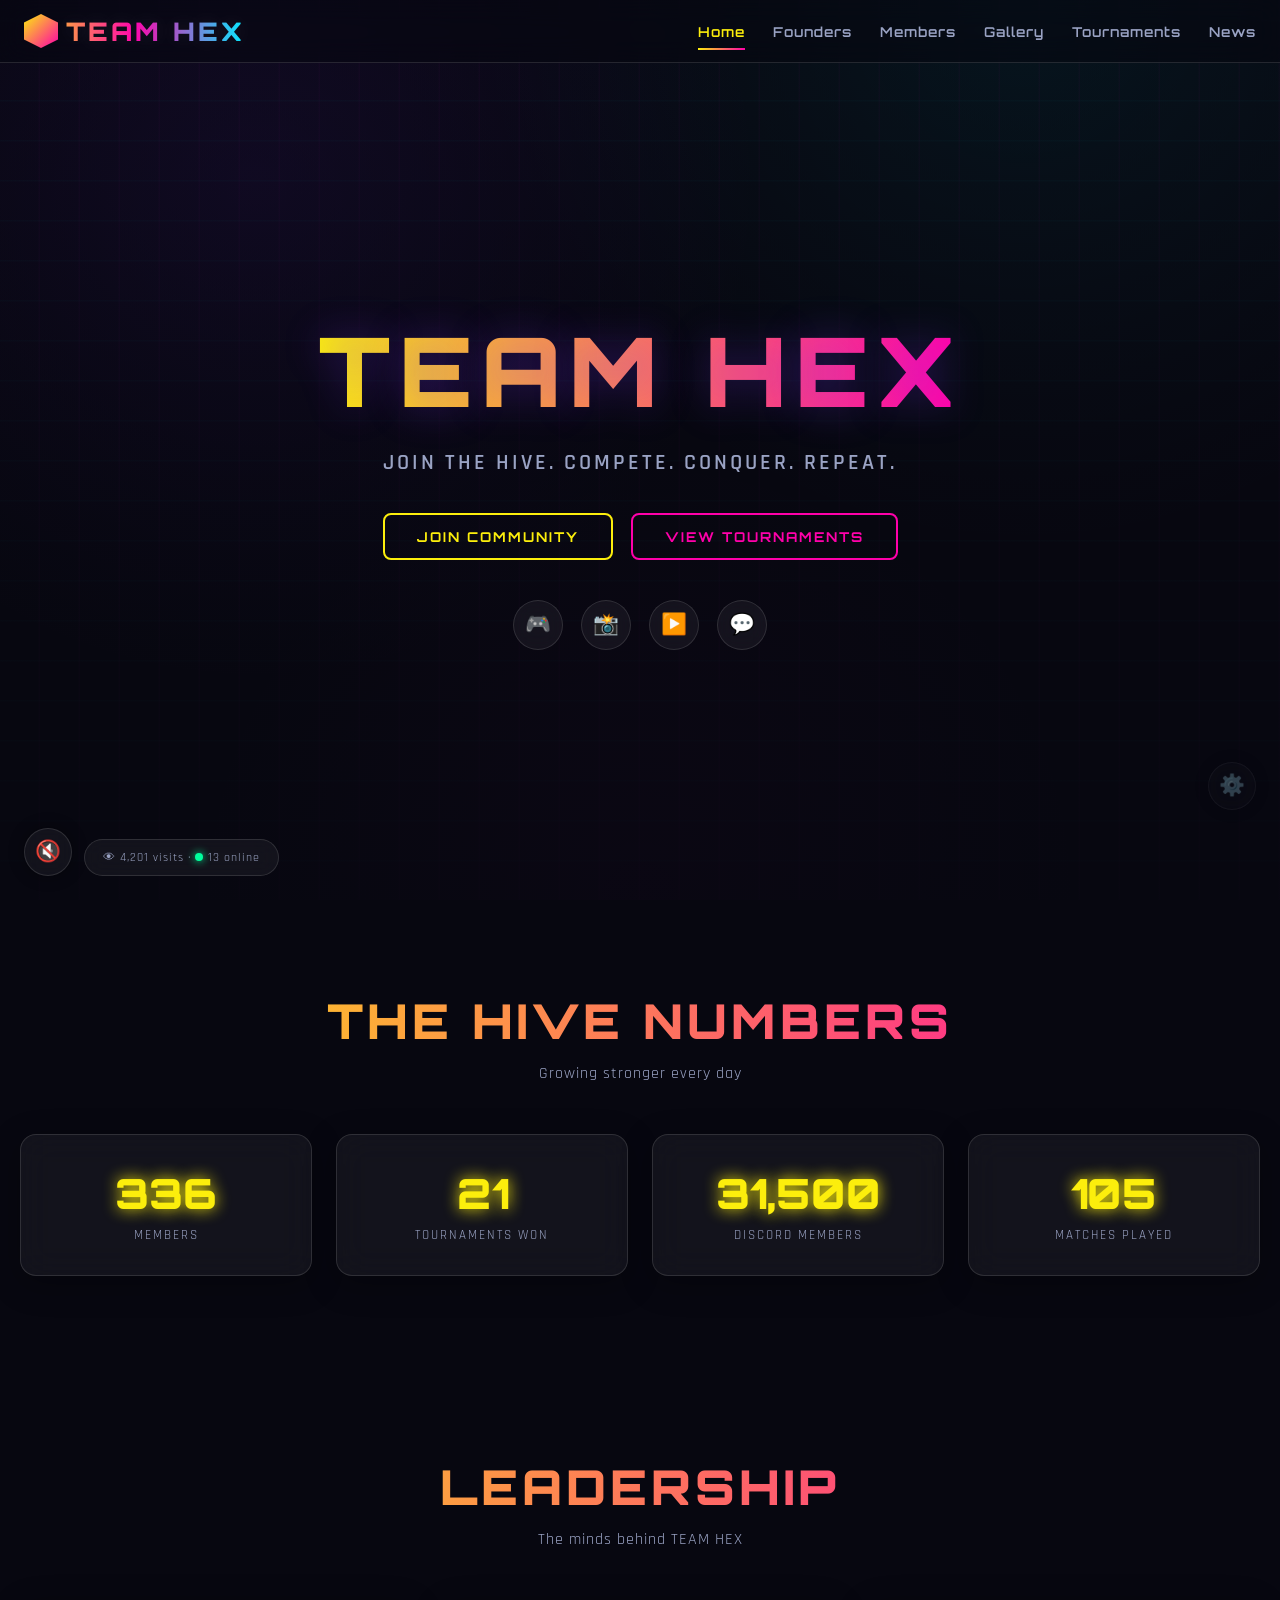
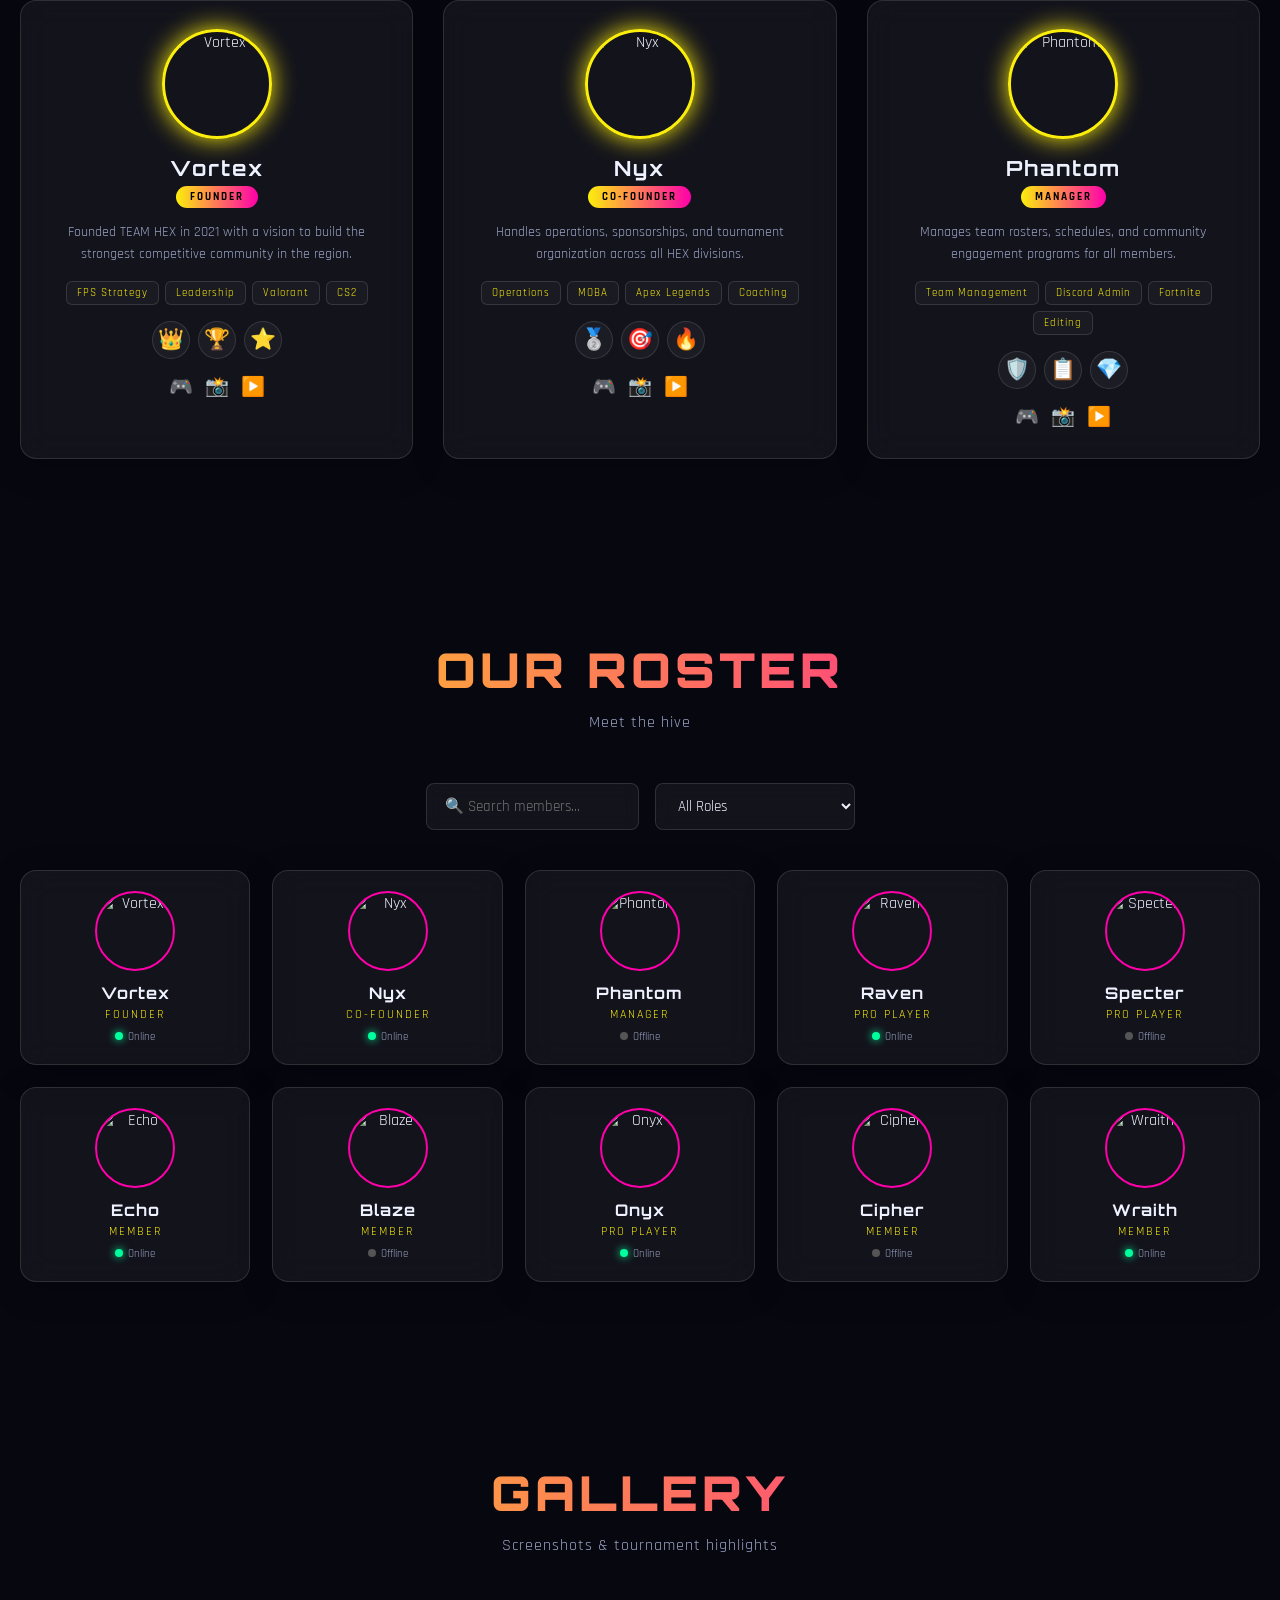
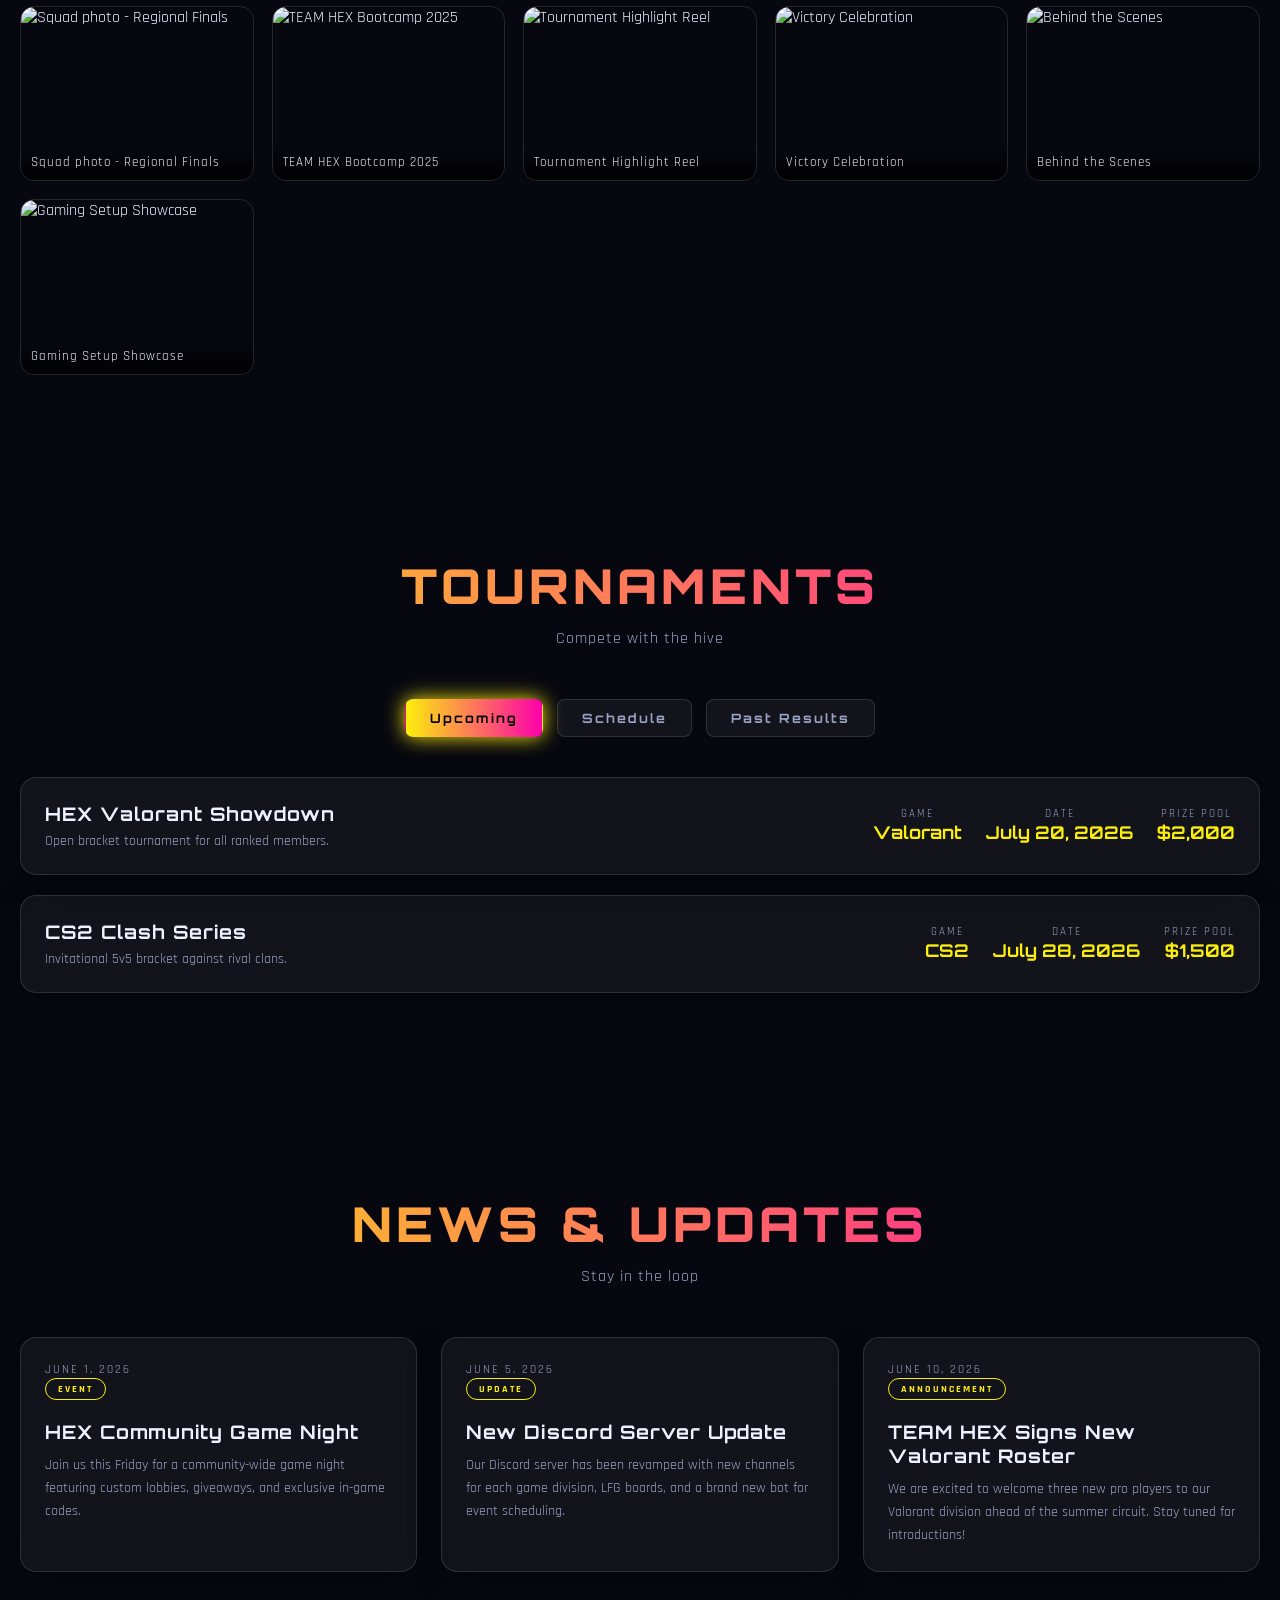
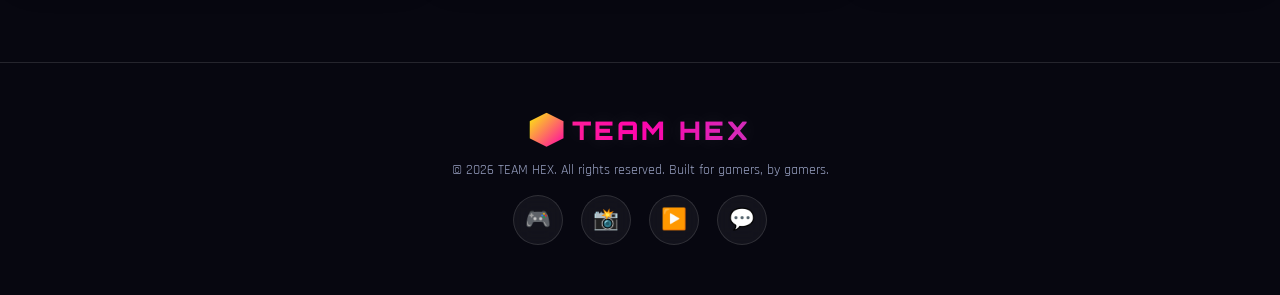
==== commit b7e63e13: "Add files via upload" ====
--- a/index.html
+++ b/index.html
@@ -703,12 +703,13 @@
 
    1. Create a project at https://console.firebase.google.com
    2. Enable: Authentication (Email/Password), Firestore Database, Storage
-   3. Add this BEFORE the closing </body> tag, above this script:
-
-      <script src="https://www.gstatic.com/firebasejs/10.12.0/firebase-app-compat.js"></script>
-      <script src="https://www.gstatic.com/firebasejs/10.12.0/firebase-auth-compat.js"></script>
-      <script src="https://www.gstatic.com/firebasejs/10.12.0/firebase-firestore-compat.js"></script>
-      <script src="https://www.gstatic.com/firebasejs/10.12.0/firebase-storage-compat.js"></script>
+   3. Add this BEFORE the closing body tag, above this script (as separate
+      script tags loading the firebase SDKs):
+      - firebase-app-compat.js
+      - firebase-auth-compat.js
+      - firebase-firestore-compat.js
+      - firebase-storage-compat.js
+      All from: https://www.gstatic.com/firebasejs/10.12.0/
 
    4. Initialize with your config:
 
@@ -1057,9 +1058,10 @@
 })();
 
 /* ============ LOADER HIDE ============ */
-window.addEventListener('load', ()=>{
-  setTimeout(()=> document.getElementById('loader').classList.add('hide'), 700);
-});
+function hideLoader(){ document.getElementById('loader').classList.add('hide'); }
+window.addEventListener('load', ()=> setTimeout(hideLoader, 500));
+document.addEventListener('DOMContentLoaded', ()=> setTimeout(hideLoader, 1200));
+setTimeout(hideLoader, 3000); // failsafe
 
 /* ============================================================
    ADMIN PANEL
